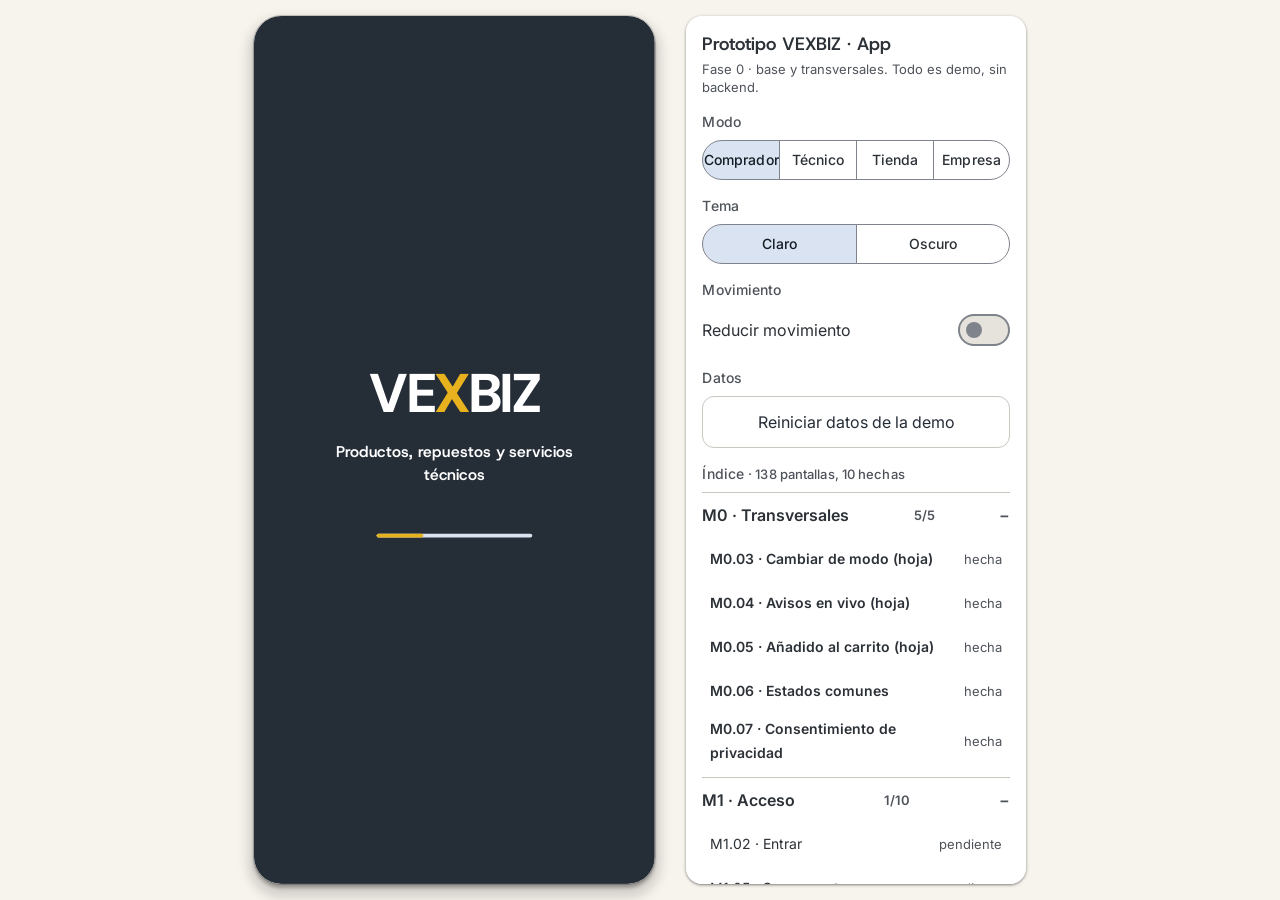
==== index.html @ 2a818d95 "Fase 0: base, router, movimiento, datos, barras por modo y transversales M0 + arranque M1.01 Casco c" ====
<!doctype html>
<html lang="es-VE" data-theme="light">
<head>
  <meta charset="utf-8">
  <meta name="viewport" content="width=device-width, initial-scale=1, viewport-fit=cover">
  <title>VEXBIZ · Prototipo de la app</title>
  <meta name="description" content="Prototipo navegable de la app móvil del marketplace de VEXBIZ (Comprador, Técnico, Tienda y Empresa de servicio).">
  <link rel="preconnect" href="https://fonts.googleapis.com">
  <link rel="preconnect" href="https://fonts.gstatic.com" crossorigin>
  <link rel="stylesheet" href="https://fonts.googleapis.com/css2?family=Host+Grotesk:wght@400;500;600;700;800&family=Inter:wght@400;500;600;700&display=swap">
  <link rel="stylesheet" href="ds/tokens.css">
  <link rel="stylesheet" href="ds/m3.css">
  <link rel="stylesheet" href="ds/motion.css">
  <link rel="stylesheet" href="assets/css/prototipo.css">
</head>
<body>
  <div class="stage">
    <div class="fit" id="fit">
      <div id="phone" role="application" aria-label="App VEXBIZ">
        <main id="view"></main>
        <div id="bar"></div>
        <div id="scrim" class="vx-scrim" hidden></div>
        <div id="sheet" class="md-sheet vx-sheet" role="dialog" aria-modal="true" hidden></div>
        <div id="dialog" role="dialog" aria-modal="true" hidden></div>
        <div id="toast" aria-live="polite"></div>
      </div>
    </div>

    <aside class="panel" id="panel" aria-label="Panel del prototipo">
      <h1 class="md-title-large">Prototipo VEXBIZ · App</h1>
      <p class="panel-meta">Fase 0 · base y transversales. Todo es demo, sin backend.</p>

      <h2 class="md-label-large" id="lblModo">Modo</h2>
      <div class="md-seg" role="group" aria-labelledby="lblModo" id="segModo"></div>

      <h2 class="md-label-large" id="lblTema">Tema</h2>
      <div class="md-seg" role="group" aria-labelledby="lblTema" id="segTema"></div>

      <h2 class="md-label-large">Movimiento</h2>
      <label class="md-switch panel-row"><span class="md-body-large">Reducir movimiento</span>
        <input class="md-sr-only" type="checkbox" role="switch" id="swReduce">
        <span class="md-switch-track" aria-hidden="true"><span class="md-switch-handle vx-thumb"></span></span></label>

      <h2 class="md-label-large">Datos</h2>
      <button type="button" class="md-btn md-btn--outlined md-btn--block md-sl" id="btnReset">Reiniciar datos de la demo</button>

      <h2 class="md-label-large">Índice <span id="idxCount" class="panel-meta"></span></h2>
      <div id="index"></div>
    </aside>
  </div>
  <script type="module" src="assets/js/main.js"></script>
</body>
</html>
---- ds/tokens.css ----
:root,[data-theme="light"]{--md-sys-color-primary:var(--vx-primary-seed);--md-sys-color-on-primary:var(--vx-night-15);--md-sys-color-primary-container:var(--vx-primary-90);--md-sys-color-on-primary-container:var(--vx-night-15);--md-sys-color-secondary:var(--vx-secondary-seed);--md-sys-color-on-secondary:var(--vx-gray-white);--md-sys-color-secondary-container:var(--vx-secondary-90);--md-sys-color-on-secondary-container:var(--vx-secondary-10);--md-sys-color-tertiary:var(--vx-tertiary-40);--md-sys-color-on-tertiary:var(--vx-gray-white);--md-sys-color-tertiary-container:var(--vx-tertiary-90);--md-sys-color-on-tertiary-container:var(--vx-tertiary-10);--md-sys-color-surface:var(--vx-gray-white);--md-sys-color-on-surface:var(--vx-night-20);--md-sys-color-surface-variant:var(--vx-neutral-94);--md-sys-color-on-surface-variant:var(--vx-night-35);--md-sys-color-surface-dim:var(--vx-neutral-88);--md-sys-color-surface-bright:var(--vx-gray-white);--md-sys-color-surface-container-lowest:var(--vx-gray-white);--md-sys-color-surface-container-low:var(--vx-neutral-98);--md-sys-color-surface-container:var(--vx-neutral-96);--md-sys-color-surface-container-high:var(--vx-neutral-94);--md-sys-color-surface-container-highest:var(--vx-neutral-90);--md-sys-color-outline:var(--vx-night-55);--md-sys-color-outline-variant:var(--vx-neutral-80);--md-sys-color-inverse-surface:var(--vx-night-20);--md-sys-color-inverse-on-surface:var(--vx-neutral-96);--md-sys-color-inverse-primary:var(--vx-primary-80);--md-sys-color-scrim:var(--vx-gray-black);--md-sys-color-shadow:var(--vx-gray-black);--md-sys-color-brand-cream:var(--vx-primary-95);--md-sys-color-error:var(--vx-red-40);--md-sys-color-on-error:var(--vx-gray-white);--md-sys-color-error-container:var(--vx-red-90);--md-sys-color-on-error-container:var(--vx-red-10);--md-sys-color-whatsapp:var(--vx-green-40);--md-sys-color-on-whatsapp:var(--vx-gray-white);--md-sys-color-whatsapp-container:var(--vx-green-90);--md-state-on-surface-8:#2c313714;--md-state-on-surface-10:#2c31371a;--md-state-on-surface-12:#2c31371f;--md-state-on-surface-38:#2c313761;--md-state-on-surface-variant-8:#4e535a14;--md-state-on-surface-variant-10:#4e535a1a;--md-state-primary-8:#e8b21e14;--md-state-primary-10:#e8b21e1a;--md-state-on-primary-8:#21262d14;--md-state-on-primary-10:#21262d1a;--md-state-on-primary-container-8:#21262d14;--md-state-on-primary-container-10:#21262d1a;--md-state-secondary-8:#252d3714;--md-state-secondary-10:#252d371a;--md-state-on-secondary-container-8:#141c2614;--md-state-on-secondary-container-10:#141c261a;--md-state-error-8:#ba1a1a14;--md-state-error-10:#ba1a1a1a;--vx-bg:var(--md-sys-color-surface);--vx-bg-sunken:var(--md-sys-color-surface-container-low);--vx-surface:var(--md-sys-color-surface-container-lowest);--vx-surface-2:var(--md-sys-color-surface-container);--vx-surface-3:var(--md-sys-color-surface-container-high);--vx-text:var(--md-sys-color-on-surface);--vx-text-muted:var(--md-sys-color-on-surface-variant);--vx-text-disabled:var(--vx-n-400);--vx-text-invert:var(--vx-n-0);--vx-text-on-accent:var(--md-sys-color-on-primary);--vx-ink:var(--vx-n-800);--vx-ink-2:var(--vx-n-700);--vx-on-ink:var(--vx-n-0);--vx-on-ink-muted:var(--vx-n-300);--vx-border:var(--md-sys-color-outline-variant);--vx-border-strong:var(--md-sys-color-outline);--vx-border-accent:var(--vx-brand-600);--vx-accent:var(--md-sys-color-primary);--vx-accent-hover:var(--vx-brand-400);--vx-accent-text:var(--vx-brand-700);--vx-accent-soft:var(--md-sys-color-primary-container);--vx-focus:var(--vx-brand-700);--vx-focus-halo:rgba(120, 90, 0, 0.28);--vx-scrim:rgba(33, 38, 45, 0.56);--vx-status-success-fg:var(--vx-success-700);--vx-status-success-bg:var(--vx-success-100);--vx-status-success-bd:var(--vx-success-400);--vx-status-warning-fg:var(--vx-warning-700);--vx-status-warning-bg:var(--vx-warning-100);--vx-status-warning-bd:var(--vx-warning-400);--vx-status-danger-fg:var(--vx-danger-700);--vx-status-danger-bg:var(--vx-danger-100);--vx-status-danger-bd:var(--vx-danger-400);--vx-status-info-fg:var(--vx-info-700);--vx-status-info-bg:var(--vx-info-100);--vx-status-info-bd:var(--vx-info-400);--vx-status-neutral-fg:var(--vx-n-600);--vx-status-neutral-bg:var(--vx-n-100);--vx-status-neutral-bd:var(--vx-n-400);--md-sys-elevation-1:0 1px 3px 1px rgba(0, 0, 0, 0.15), 0 1px 2px 0px rgba(0, 0, 0, 0.3);--md-sys-elevation-2:0 2px 6px 2px rgba(0, 0, 0, 0.15), 0 1px 2px 0px rgba(0, 0, 0, 0.3);--md-sys-elevation-3:0 4px 8px 3px rgba(0, 0, 0, 0.15), 0 1px 3px 0px rgba(0, 0, 0, 0.3);--md-sys-elevation-4:0 6px 10px 4px rgba(0, 0, 0, 0.15), 0 2px 3px 0px rgba(0, 0, 0, 0.3);--md-sys-elevation-5:0 8px 12px 6px rgba(0, 0, 0, 0.15), 0 4px 4px 0px rgba(0, 0, 0, 0.3);--vx-shadow-1:0 1px 2px rgba(23, 30, 33, 0.06), 0 1px 3px rgba(23, 30, 33, 0.08);--vx-shadow-2:0 4px 8px rgba(23, 30, 33, 0.06), 0 8px 24px rgba(23, 30, 33, 0.10);--vx-shadow-3:0 12px 24px rgba(23, 30, 33, 0.10), 0 24px 48px rgba(23, 30, 33, 0.14)}
[data-theme="dark"]{--md-sys-color-primary:var(--vx-primary-seed);--md-sys-color-on-primary:var(--vx-night-10);--md-sys-color-primary-container:var(--vx-primary-30);--md-sys-color-on-primary-container:var(--vx-primary-90);--md-sys-color-secondary:var(--vx-secondary-80);--md-sys-color-on-secondary:var(--vx-secondary-20);--md-sys-color-secondary-container:var(--vx-secondary-30);--md-sys-color-on-secondary-container:var(--vx-secondary-90);--md-sys-color-tertiary:var(--vx-tertiary-80);--md-sys-color-on-tertiary:var(--vx-tertiary-20);--md-sys-color-tertiary-container:var(--vx-tertiary-30);--md-sys-color-on-tertiary-container:var(--vx-tertiary-90);--md-sys-color-surface:var(--vx-night-9);--md-sys-color-on-surface:var(--vx-night-92);--md-sys-color-surface-variant:var(--vx-night-30);--md-sys-color-on-surface-variant:var(--vx-night-80);--md-sys-color-surface-dim:var(--vx-night-8);--md-sys-color-surface-bright:var(--vx-night-25);--md-sys-color-surface-container-lowest:var(--vx-night-5);--md-sys-color-surface-container-low:var(--vx-night-11);--md-sys-color-surface-container:var(--vx-night-14);--md-sys-color-surface-container-high:var(--vx-night-19);--md-sys-color-surface-container-highest:var(--vx-night-24);--md-sys-color-outline:var(--vx-night-62);--md-sys-color-outline-variant:var(--vx-night-30);--md-sys-color-inverse-surface:var(--vx-night-92);--md-sys-color-inverse-on-surface:var(--vx-night-20);--md-sys-color-inverse-primary:var(--vx-primary-30);--md-sys-color-scrim:var(--vx-gray-black);--md-sys-color-shadow:var(--vx-gray-black);--md-sys-color-brand-cream:var(--vx-night-19);--md-sys-color-error:var(--vx-red-80);--md-sys-color-on-error:var(--vx-red-20);--md-sys-color-error-container:var(--vx-red-30);--md-sys-color-on-error-container:var(--vx-red-90);--md-sys-color-whatsapp:var(--vx-green-60);--md-sys-color-on-whatsapp:var(--vx-green-10);--md-sys-color-whatsapp-container:var(--vx-green-40);--md-state-on-surface-8:#e3e9f114;--md-state-on-surface-10:#e3e9f11a;--md-state-on-surface-12:#e3e9f11f;--md-state-on-surface-38:#e3e9f161;--md-state-on-surface-variant-8:#c1c7d014;--md-state-on-surface-variant-10:#c1c7d01a;--md-state-primary-8:#e8b21e14;--md-state-primary-10:#e8b21e1a;--md-state-on-primary-8:#171c2214;--md-state-on-primary-10:#171c221a;--md-state-on-primary-container-8:#ffdea414;--md-state-on-primary-container-10:#ffdea41a;--md-state-secondary-8:#bec7d414;--md-state-secondary-10:#bec7d41a;--md-state-on-secondary-container-8:#dae3f114;--md-state-on-secondary-container-10:#dae3f11a;--md-state-error-8:#ffb4ab14;--md-state-error-10:#ffb4ab1a;--vx-bg:var(--md-sys-color-surface);--vx-bg-sunken:var(--md-sys-color-surface-container-low);--vx-surface:var(--md-sys-color-surface-container-lowest);--vx-surface-2:var(--md-sys-color-surface-container);--vx-surface-3:var(--md-sys-color-surface-container-high);--vx-text:var(--md-sys-color-on-surface);--vx-text-muted:var(--md-sys-color-on-surface-variant);--vx-text-disabled:var(--vx-n-500);--vx-text-invert:var(--vx-n-900);--vx-text-on-accent:var(--md-sys-color-on-primary);--vx-ink:var(--vx-surface-3);--vx-ink-2:var(--vx-n-750);--vx-on-ink:var(--vx-n-0);--vx-on-ink-muted:var(--vx-n-200);--vx-border:var(--md-sys-color-outline-variant);--vx-border-strong:var(--md-sys-color-outline);--vx-border-accent:var(--vx-brand-400);--vx-accent:var(--md-sys-color-primary);--vx-accent-hover:var(--vx-brand-400);--vx-accent-text:var(--vx-brand-300);--vx-accent-soft:var(--md-sys-color-primary-container);--vx-focus:var(--vx-brand-300);--vx-focus-halo:rgba(255, 202, 81, 0.32);--vx-scrim:rgba(0, 0, 0, 0.64);--vx-status-success-fg:var(--vx-success-300);--vx-status-success-bg:rgba(127, 211, 166, 0.14);--vx-status-success-bd:rgba(127, 211, 166, 0.42);--vx-status-warning-fg:var(--vx-warning-300);--vx-status-warning-bg:rgba(240, 183, 122, 0.14);--vx-status-warning-bd:rgba(240, 183, 122, 0.42);--vx-status-danger-fg:var(--vx-danger-300);--vx-status-danger-bg:rgba(243, 167, 159, 0.14);--vx-status-danger-bd:rgba(243, 167, 159, 0.42);--vx-status-info-fg:var(--vx-info-300);--vx-status-info-bg:rgba(148, 189, 230, 0.14);--vx-status-info-bd:rgba(148, 189, 230, 0.42);--vx-status-neutral-fg:var(--vx-n-300);--vx-status-neutral-bg:rgba(182, 188, 196, 0.12);--vx-status-neutral-bd:rgba(182, 188, 196, 0.36);--md-sys-elevation-1:0 1px 3px 1px rgba(0, 0, 0, 0.15), 0 1px 2px 0px rgba(0, 0, 0, 0.3);--md-sys-elevation-2:0 2px 6px 2px rgba(0, 0, 0, 0.15), 0 1px 2px 0px rgba(0, 0, 0, 0.3);--md-sys-elevation-3:0 4px 8px 3px rgba(0, 0, 0, 0.15), 0 1px 3px 0px rgba(0, 0, 0, 0.3);--md-sys-elevation-4:0 6px 10px 4px rgba(0, 0, 0, 0.15), 0 2px 3px 0px rgba(0, 0, 0, 0.3);--md-sys-elevation-5:0 8px 12px 6px rgba(0, 0, 0, 0.15), 0 4px 4px 0px rgba(0, 0, 0, 0.3);--vx-shadow-1:0 1px 2px rgba(0, 0, 0, 0.40);--vx-shadow-2:0 8px 24px rgba(0, 0, 0, 0.46);--vx-shadow-3:0 24px 48px rgba(0, 0, 0, 0.55)}
:root{--vx-neutral-80:#cac6c0;--vx-neutral-88:#e0dcd6;--vx-neutral-90:#e6e2dc;--vx-neutral-94:#f1ede7;--vx-neutral-96:#f7f3ed;--vx-neutral-98:#fdf9f3;--vx-night-5:#0b1118;--vx-night-8:#13181e;--vx-night-9:#151a20;--vx-night-10:#171c22;--vx-night-11:#191e24;--vx-night-14:#1f242a;--vx-night-15:#21262d;--vx-night-19:#2a2f35;--vx-night-20:#2c3137;--vx-night-24:#343a40;--vx-night-25:#373c43;--vx-night-26:#393e45;--vx-night-30:#42474e;--vx-night-35:#4e535a;--vx-night-40:#595f66;--vx-night-50:#72777f;--vx-night-55:#7f848c;--vx-night-62:#91969f;--vx-night-76:#b6bcc4;--vx-night-80:#c1c7d0;--vx-night-86:#d2d8e0;--vx-night-92:#e3e9f1;--vx-night-96:#eef4fd;--vx-night-98:#f6faff;--vx-night-100:#ffffff;--vx-primary-seed:#e8b21e;--vx-primary-20:#3f2e00;--vx-primary-30:#5b4300;--vx-primary-40:#785a00;--vx-primary-55:#a67e00;--vx-primary-70:#d7a300;--vx-primary-76:#eab320;--vx-primary-80:#f6be2e;--vx-primary-84:#ffca51;--vx-primary-90:#ffdea4;--vx-primary-95:#ffefd5;--vx-primary-98:#fff8ef;--vx-secondary-seed:#252d37;--vx-secondary-10:#141c26;--vx-secondary-20:#29313b;--vx-secondary-30:#3f4752;--vx-secondary-80:#bec7d4;--vx-secondary-90:#dae3f1;--vx-tertiary-10:#001f29;--vx-tertiary-20:#003544;--vx-tertiary-30:#004d61;--vx-tertiary-40:#006781;--vx-tertiary-80:#55d5ff;--vx-tertiary-90:#b9eaff;--vx-gray-white:#ffffff;--vx-gray-black:#000000;--vx-red-10:#410002;--vx-red-20:#690005;--vx-red-30:#93000a;--vx-red-40:#ba1a1a;--vx-red-50:#d94141;--vx-red-80:#ffb4ab;--vx-red-90:#ffdad6;--vx-green-10:#00391a;--vx-green-40:#168a43;--vx-green-60:#25d366;--vx-green-90:#c9f5d9;--vx-success-100:#e6f4ec;--vx-success-300:#7fd3a6;--vx-success-400:#61a07e;--vx-success-700:#14703f;--vx-warning-100:#fdf0e1;--vx-warning-300:#f0b77a;--vx-warning-400:#b68b5d;--vx-warning-700:#a1490a;--vx-danger-100:#fdecea;--vx-danger-300:#f3a79f;--vx-danger-400:#c0847e;--vx-danger-700:#a8261b;--vx-info-100:#e7f0fa;--vx-info-300:#94bde6;--vx-info-400:#7595b6;--vx-info-700:#12558f;--vx-n-0:var(--vx-night-100);--vx-n-25:var(--vx-night-98);--vx-n-50:var(--vx-night-96);--vx-n-100:var(--vx-night-92);--vx-n-200:var(--vx-night-86);--vx-n-300:var(--vx-night-76);--vx-n-400:var(--vx-night-62);--vx-n-500:var(--vx-night-50);--vx-n-600:var(--vx-night-40);--vx-n-700:var(--vx-night-30);--vx-n-750:var(--vx-night-26);--vx-n-800:var(--vx-night-20);--vx-n-900:var(--vx-night-15);--vx-n-950:var(--vx-night-11);--vx-brand-50:var(--vx-primary-98);--vx-brand-100:var(--vx-primary-95);--vx-brand-200:var(--vx-primary-90);--vx-brand-300:var(--vx-primary-84);--vx-brand-400:var(--vx-primary-76);--vx-brand-500:var(--vx-primary-70);--vx-brand-600:var(--vx-primary-55);--vx-brand-700:var(--vx-primary-40);--vx-brand-800:var(--vx-primary-30);--vx-brand-900:var(--vx-primary-20);--vx-space-0:0px;--vx-space-2:2px;--vx-space-4:4px;--vx-space-8:8px;--vx-space-12:12px;--vx-space-16:16px;--vx-space-20:20px;--vx-space-24:24px;--vx-space-32:32px;--vx-space-40:40px;--vx-space-48:48px;--vx-space-64:64px;--vx-sp-0:0;--vx-sp-1:0.25rem;--vx-sp-2:0.5rem;--vx-sp-3:0.75rem;--vx-sp-4:1rem;--vx-sp-5:1.5rem;--vx-sp-6:2rem;--vx-sp-7:2.5rem;--vx-sp-8:3.5rem;--vx-sp-9:5rem;--vx-sp-10:7rem;--md-sys-shape-corner-none:0px;--md-sys-shape-corner-extra-small:4px;--md-sys-shape-corner-small:8px;--md-sys-shape-corner-medium:12px;--md-sys-shape-corner-large:16px;--md-sys-shape-corner-extra-large:28px;--md-sys-shape-corner-full:999px;--vx-r-xs:6px;--vx-r-sm:10px;--vx-r-md:14px;--vx-r-lg:20px;--vx-r-xl:28px;--vx-r-2xl:40px;--vx-r-pill:999px;--vx-fs-display:clamp(2.50rem, 1.60rem + 3.9vw, 4.50rem);--vx-fs-h1:clamp(2.00rem, 1.45rem + 2.4vw, 3.25rem);--vx-fs-h2:clamp(1.625rem, 1.25rem + 1.6vw, 2.50rem);--vx-fs-h3:clamp(1.375rem, 1.13rem + 1.0vw, 1.875rem);--vx-fs-h4:clamp(1.125rem, 1.02rem + 0.5vw, 1.375rem);--vx-fs-lead:clamp(1.0625rem, 1.01rem + 0.25vw, 1.25rem);--vx-fs-body:1rem;--vx-fs-sm:0.875rem;--vx-fs-xs:0.8125rem;--vx-lh-tight:1.1;--vx-lh-snug:1.25;--vx-lh-body:1.55;--vx-lh-loose:1.7;--vx-ls-display:-0.02em;--vx-ls-heading:-0.01em;--vx-ls-body:0em;--vx-ls-caps:0.06em;--vx-fw-light:300;--vx-fw-regular:400;--vx-fw-medium:500;--vx-fw-semibold:600;--vx-fw-bold:700;--vx-fw-extrabold:800;--vx-dur-fast:150ms;--vx-dur:300ms;--vx-dur-slow:500ms;--vx-ease-standard:cubic-bezier(0.2, 0, 0, 1);--vx-ease-enter:cubic-bezier(0, 0, 0.2, 1);--vx-ease-exit:cubic-bezier(0.4, 0, 1, 1);--vx-ease-bounce:cubic-bezier(0.34, 1.56, 0.64, 1);--vx-container:1440px;--vx-container-narrow:760px;--vx-gutter:clamp(1rem, 4vw, 3rem);--vx-header-h:60px;--vx-header-h-lg:76px;--vx-tabbar-h:60px;--vx-tap:44px;--vx-z-base:0;--vx-z-sticky:20;--vx-z-header:60;--vx-z-sheet:80;--vx-z-modal:100;--vx-z-toast:120;--vx-opsz-body:28;--font-display:"Host Grotesk", "Helvetica Neue", Helvetica, Arial, sans-serif;--font-body:"Inter", system-ui, -apple-system, "Segoe UI", Roboto, sans-serif;--font-mono:ui-monospace, "SF Mono", "Cascadia Mono", Menlo, Consolas, monospace}
.md-display-large{font-family:var(--font-display);font-size:57px;line-height:64px;font-weight:600;letter-spacing:-0.25px}
.md-display-medium{font-family:var(--font-display);font-size:45px;line-height:52px;font-weight:600;letter-spacing:0px}
.md-display-small{font-family:var(--font-display);font-size:36px;line-height:44px;font-weight:600;letter-spacing:0px}
.md-headline-large{font-family:var(--font-display);font-size:32px;line-height:40px;font-weight:600;letter-spacing:0px}
.md-headline-medium{font-family:var(--font-display);font-size:28px;line-height:36px;font-weight:600;letter-spacing:0px}
.md-headline-small{font-family:var(--font-display);font-size:24px;line-height:32px;font-weight:600;letter-spacing:0px}
.md-title-large{font-family:var(--font-display);font-size:22px;line-height:28px;font-weight:600;letter-spacing:0px}
.md-title-medium{font-family:var(--font-display);font-size:16px;line-height:24px;font-weight:600;letter-spacing:0.15px}
.md-title-small{font-family:var(--font-display);font-size:14px;line-height:20px;font-weight:600;letter-spacing:0.1px}
.md-body-large{font-family:var(--font-body);font-size:16px;line-height:24px;font-weight:400;letter-spacing:0px}
.md-body-medium{font-family:var(--font-body);font-size:14px;line-height:20px;font-weight:400;letter-spacing:0px}
.md-body-small{font-family:var(--font-body);font-size:13px;line-height:18px;font-weight:400;letter-spacing:0px}
.md-label-large{font-family:var(--font-body);font-size:14px;line-height:20px;font-weight:500;letter-spacing:0.1px}
.md-label-medium{font-family:var(--font-body);font-size:13px;line-height:18px;font-weight:500;letter-spacing:0.5px}
.md-label-small{font-family:var(--font-body);font-size:13px;line-height:16px;font-weight:500;letter-spacing:0.5px}
.vx-display{font-family:var(--font-display);font-size:72px;line-height:1.1;font-weight:700;letter-spacing:-0.02em}
.vx-h1{font-family:var(--font-display);font-size:52px;line-height:1.1;font-weight:700;letter-spacing:-0.02em}
.vx-h2{font-family:var(--font-display);font-size:40px;line-height:1.25;font-weight:700;letter-spacing:-0.01em}
.vx-h3{font-family:var(--font-display);font-size:30px;line-height:1.25;font-weight:600;letter-spacing:-0.01em}
.vx-h4{font-family:var(--font-display);font-size:22px;line-height:1.25;font-weight:600;letter-spacing:-0.01em}
.vx-lead{font-family:var(--font-body);font-size:20px;line-height:1.55;font-weight:400;letter-spacing:normal}
.vx-body{font-family:var(--font-body);font-size:16px;line-height:1.55;font-weight:400;letter-spacing:normal}
.vx-sm{font-family:var(--font-body);font-size:14px;line-height:1.55;font-weight:400;letter-spacing:normal}
.vx-xs{font-family:var(--font-body);font-size:13px;line-height:1.55;font-weight:400;letter-spacing:normal}
.vx-label{font-family:var(--font-body);font-size:14px;line-height:1.25;font-weight:500;letter-spacing:normal}
.vx-eyebrow{font-family:var(--font-body);font-size:13px;line-height:1.25;font-weight:600;letter-spacing:0.06em}
---- ds/m3.css ----
/* ══════════════════════════════════════════════════════════════════════════
   Material 3 · kit «WEB FLOW · Sistema de diseño» (Figma)
   Medidas, roles de color y estados tal como estan en el kit. Ningun hex:
   todo sale de md-sys-color-*, md-sys-shape-* y md-sys-elevation-*.
   Desvios del kit, a proposito:
   · Texto minimo 13 px (Body Small, Label Medium y Label Small suben a 13).
   · Area tactil minima de 44 px: chip, icon button, checkbox, radio, segmento
     y switch la ganan con un ::before invisible, sin cambiar su dibujo.
   · Foco por fuera (outline), no por dentro: sobre el amarillo en oscuro el
     borde interior no se veia.
   · Seleccion de checkbox y radio con borde secondary alrededor del
     amarillo: el amarillo solo, sobre blanco, no llega a 3:1.
   ══════════════════════════════════════════════════════════════════════════ */

.md-sr-only{
  position: absolute; width: 1px; height: 1px; padding: 0; margin: -1px;
  overflow: hidden; clip: rect(0 0 0 0); white-space: nowrap; border: 0;
}

/* ── Capa de estado ─────────────────────────────────────────────────────
   Un degradado plano encima del fondo, del color del texto (--_sl). Hover
   8 %, foco y presionado 10 %, como en el kit. Las clases is-hovered,
   is-focused e is-pressed fijan el estado en las vistas previas. */
.md-sl{
  --_o: 0%;
  --_layer: color-mix(in srgb, var(--_sl, currentColor) var(--_o), transparent);
  background-image: linear-gradient(var(--_layer), var(--_layer));
  transition: --_o var(--vx-dur-fast) var(--vx-ease-standard), box-shadow var(--vx-dur-fast) var(--vx-ease-standard);
}
.md-sl:hover:not(:disabled), .md-sl.is-hovered{ --_o: 8%; }
.md-sl:focus-visible, .md-sl.is-focused,
.md-sl:active:not(:disabled), .md-sl.is-pressed{ --_o: 10%; }
.md-sl.is-focused{ outline: 2px solid var(--md-sys-color-secondary); outline-offset: 2px; }
@property --_o{ syntax: "<percentage>"; inherits: true; initial-value: 0%; }

/* ── Boton ──────────────────────────────────────────────────────────────── */
.md-btn{
  position: relative; display: inline-flex; align-items: center; justify-content: center; gap: 8px;
  min-height: 52px; padding: 0 24px; border-radius: var(--md-sys-shape-corner-medium);
  border: 1px solid var(--_bd, transparent);
  background-color: var(--_bg, transparent); color: var(--_fg);
  box-shadow: var(--_elev, none);
  text-decoration: none; white-space: nowrap; cursor: pointer;
}
.md-btn--filled  { --_bg: var(--md-sys-color-primary); --_fg: var(--md-sys-color-on-primary); }
.md-btn--tonal   { --_bg: var(--md-sys-color-primary-container); --_fg: var(--md-sys-color-on-primary-container); }
.md-btn--outlined{ --_fg: var(--md-sys-color-secondary); --_bd: var(--md-sys-color-outline-variant); }
.md-btn--text    { --_fg: var(--md-sys-color-secondary); padding: 0 16px; }
.md-btn--elevated{ --_bg: var(--md-sys-color-surface-container-low); --_fg: var(--md-sys-color-secondary); --_elev: var(--md-sys-elevation-1); }
.md-btn--filled:hover:not(:disabled), .md-btn--filled.is-hovered,
.md-btn--tonal:hover:not(:disabled),  .md-btn--tonal.is-hovered{ --_elev: var(--md-sys-elevation-1); }
.md-btn--elevated:hover:not(:disabled), .md-btn--elevated.is-hovered{ --_elev: var(--md-sys-elevation-2); }
.md-btn--block{ display: flex; width: 100%; }
.md-btn:disabled{
  --_bg: color-mix(in srgb, var(--md-sys-color-on-surface) 12%, transparent);
  --_fg: color-mix(in srgb, var(--md-sys-color-on-surface) 38%, transparent);
  --_elev: none; cursor: not-allowed;
}
.md-btn--outlined:disabled{ --_bg: transparent; --_bd: color-mix(in srgb, var(--md-sys-color-on-surface) 12%, transparent); }
.md-btn--text:disabled{ --_bg: transparent; }
.md-btn--busy{ cursor: progress; }
.md-btn-spin{
  width: 18px; height: 18px; flex-shrink: 0; border-radius: var(--md-sys-shape-corner-full);
  border: 2px solid currentColor; border-right-color: transparent;
  animation: md-spin .8s linear infinite;
}
.md-btn-wrap{ display: inline-flex; flex-direction: column; align-items: flex-start; gap: 4px; }
.md-btn-wrap--block{ display: flex; align-items: stretch; }
.md-btn-why{ color: var(--md-sys-color-on-surface-variant); padding: 0 4px; }

/* ── Icon button ────────────────────────────────────────────────────────── */
.md-iconbtn{
  position: relative; width: 40px; height: 40px; flex-shrink: 0; padding: 8px;
  display: inline-flex; align-items: center; justify-content: center;
  border-radius: var(--md-sys-shape-corner-full); border: 1px solid var(--_bd, transparent);
  background-color: var(--_bg, transparent); color: var(--_fg); cursor: pointer;
}
.md-iconbtn::before, .md-chip::before, .md-seg-item::before, .md-check-hit::before, .md-radio-hit::before, .md-switch-track::before{
  content: ""; position: absolute; inset: var(--_hit, -2px);
}
.md-iconbtn--standard{ --_fg: var(--md-sys-color-on-surface-variant); }
.md-iconbtn--standard[aria-pressed="true"]{ --_fg: var(--md-sys-color-on-surface); }
.md-iconbtn--filled  { --_bg: var(--md-sys-color-primary); --_fg: var(--md-sys-color-on-primary); }
.md-iconbtn--tonal   { --_bg: var(--md-sys-color-secondary-container); --_fg: var(--md-sys-color-on-secondary-container); }
.md-iconbtn--outlined{ --_fg: var(--md-sys-color-on-surface-variant); --_bd: var(--md-sys-color-outline-variant); }
.md-iconbtn--outlined[aria-pressed="true"]{ --_bg: var(--md-sys-color-inverse-surface); --_fg: var(--md-sys-color-inverse-on-surface); --_bd: transparent; }
.md-iconbtn:disabled{ --_fg: color-mix(in srgb, var(--md-sys-color-on-surface) 38%, transparent); cursor: not-allowed; }
.md-iconbtn--filled:disabled, .md-iconbtn--tonal:disabled{ --_bg: color-mix(in srgb, var(--md-sys-color-on-surface) 12%, transparent); }

/* ── FAB ────────────────────────────────────────────────────────────────── */
.md-fab{
  display: inline-flex; align-items: center; justify-content: center; gap: 12px; flex-shrink: 0;
  border: 0; background-color: var(--_bg); color: var(--_fg); cursor: pointer;
  box-shadow: var(--_elev, var(--md-sys-elevation-3));
}
.md-fab:hover, .md-fab.is-hovered{ --_elev: var(--md-sys-elevation-4); }
.md-fab--small   { width: 40px; height: 40px; border-radius: var(--md-sys-shape-corner-medium); }
.md-fab--regular { width: 56px; height: 56px; border-radius: var(--md-sys-shape-corner-large); }
.md-fab--large   { width: 96px; height: 96px; border-radius: var(--md-sys-shape-corner-extra-large); }
.md-fab--extended{ height: 56px; padding: 0 20px 0 16px; border-radius: var(--md-sys-shape-corner-large); }
.md-fab--primary  { --_bg: var(--md-sys-color-primary); --_fg: var(--md-sys-color-on-primary); }
.md-fab--secondary{ --_bg: var(--md-sys-color-secondary); --_fg: var(--md-sys-color-on-secondary); }
.md-fab--surface  { --_bg: var(--md-sys-color-surface-container-high); --_fg: var(--md-sys-color-on-surface); }

/* ── Chip ───────────────────────────────────────────────────────────────── */
.md-chip-wrap{ display: inline-flex; }
.md-chip{
  --_hit: -6px 0;
  position: relative; display: inline-flex; align-items: center; gap: 8px; height: 32px; padding: 0 16px;
  border-radius: var(--md-sys-shape-corner-small); border: 1px solid var(--md-sys-color-outline-variant);
  background-color: transparent; color: var(--md-sys-color-on-surface); cursor: pointer; white-space: nowrap;
}
.md-chip--lead{ padding-left: 8px; }
.md-chip--trail{ padding-right: 8px; }
.md-chip svg{ color: var(--md-sys-color-secondary); }
.md-chip--selected{
  background-color: var(--md-sys-color-secondary-container); border-color: transparent;
  color: var(--md-sys-color-on-secondary-container);
}
.md-chip--selected svg{ color: var(--md-sys-color-on-secondary-container); }
.md-chip-remove{ display: inline-flex; border-radius: var(--md-sys-shape-corner-full); }
.md-chip:disabled{ color: color-mix(in srgb, var(--md-sys-color-on-surface) 38%, transparent); border-color: color-mix(in srgb, var(--md-sys-color-on-surface) 12%, transparent); cursor: not-allowed; }
.md-chip:disabled svg{ color: inherit; }

/* ── Botones segmentados ────────────────────────────────────────────────── */
.md-seg{ display: inline-flex; }
.md-seg-item{
  position: relative; display: inline-flex; align-items: center; justify-content: center; gap: 8px;
  min-width: 48px; height: 40px; padding: 0 12px; margin-left: -1px;
  border: 1px solid var(--md-sys-color-outline); background-color: transparent;
  color: var(--md-sys-color-on-surface); cursor: pointer; white-space: nowrap;
}
.md-seg-item:first-child{ margin-left: 0; border-radius: 20px 0 0 20px; }
.md-seg-item:last-child{ border-radius: 0 20px 20px 0; }
.md-seg-item--on{ background-color: var(--md-sys-color-secondary-container); color: var(--md-sys-color-on-secondary-container); }
.md-seg-item:focus-visible{ z-index: 1; }

/* ── Campo de texto ─────────────────────────────────────────────────────── */
.md-tf{ display: flex; flex-direction: column; gap: 4px; min-width: 0; }
.md-tf-box{
  position: relative; display: flex; align-items: center; gap: 16px;
  min-height: 56px; padding: 4px 12px 4px 16px; color: var(--md-sys-color-on-surface-variant);
}
.md-tf--filled .md-tf-box{
  background-color: var(--md-sys-color-surface-container-highest);
  border-radius: var(--md-sys-shape-corner-extra-small) var(--md-sys-shape-corner-extra-small) 0 0;
  box-shadow: inset 0 -1px 0 var(--md-sys-color-on-surface-variant);
}
.md-tf--outlined .md-tf-box{
  border-radius: var(--md-sys-shape-corner-extra-small);
  box-shadow: inset 0 0 0 1px var(--md-sys-color-outline);
}
.md-tf--filled .md-tf-box:hover, .md-tf--filled.is-hovered .md-tf-box{
  background-image: linear-gradient(color-mix(in srgb, var(--md-sys-color-on-surface) 8%, transparent), color-mix(in srgb, var(--md-sys-color-on-surface) 8%, transparent));
}
.md-tf--outlined .md-tf-box:hover, .md-tf--outlined.is-hovered .md-tf-box{ box-shadow: inset 0 0 0 1px var(--md-sys-color-on-surface); }
.md-tf--filled .md-tf-box:focus-within, .md-tf--filled.is-focused .md-tf-box{ box-shadow: inset 0 -2px 0 var(--md-sys-color-secondary); }
.md-tf--outlined .md-tf-box:focus-within, .md-tf--outlined.is-focused .md-tf-box{ box-shadow: inset 0 0 0 2px var(--md-sys-color-secondary); }
.md-tf-box:focus-within .md-tf-label, .md-tf.is-focused .md-tf-label{ color: var(--md-sys-color-secondary); }
.md-tf-lead{ margin-left: -4px; }
.md-tf-content{ flex: 1; min-width: 0; display: flex; flex-direction: column; justify-content: center; }
.md-tf-label{ color: var(--md-sys-color-on-surface-variant); }
.md-tf-opt{ font-weight: 400; }
.md-tf-row{ display: flex; align-items: baseline; gap: 4px; }
.md-tf-affix{ color: var(--md-sys-color-on-surface-variant); flex-shrink: 0; }
.md-tf-input{
  flex: 1; min-width: 0; width: 100%; padding: 0; margin: 0; border: 0; background: transparent;
  color: var(--md-sys-color-on-surface); caret-color: var(--md-sys-color-secondary);
  font-variant-numeric: tabular-nums;
}
.md-tf-input:focus, .md-tf-input:focus-visible{ outline: none; box-shadow: none; }
.md-tf-input::placeholder{ color: var(--md-sys-color-on-surface-variant); opacity: 1; }
.md-tf-reveal{
  position: relative; width: 44px; height: 44px; margin-right: -8px; flex-shrink: 0;
  display: inline-flex; align-items: center; justify-content: center;
  border-radius: var(--md-sys-shape-corner-full); color: var(--md-sys-color-on-surface-variant);
}
.md-tf-help{ padding: 0 16px; color: var(--md-sys-color-on-surface-variant); }
.md-tf--error .md-tf-label, .md-tf--error .md-tf-help, .md-tf--error .md-tf-trail{ color: var(--md-sys-color-error); }
.md-tf--error.md-tf--filled .md-tf-box{ box-shadow: inset 0 -2px 0 var(--md-sys-color-error); }
.md-tf--error.md-tf--outlined .md-tf-box{ box-shadow: inset 0 0 0 2px var(--md-sys-color-error); }
.md-tf--disabled .md-tf-box{ opacity: .38; }
.md-tf--disabled.md-tf--filled .md-tf-box{ background-color: color-mix(in srgb, var(--md-sys-color-on-surface) 10%, transparent); }
.md-tf--disabled .md-tf-help{ opacity: .38; }

/* ── Checkbox y radio ───────────────────────────────────────────────────── */
.md-check, .md-radio{ display: inline-flex; align-items: center; gap: 4px; color: var(--md-sys-color-on-surface); cursor: pointer; }
.md-check-hit, .md-radio-hit{
  --_sl: var(--md-sys-color-on-surface);
  position: relative; width: 40px; height: 40px; flex-shrink: 0;
  display: inline-flex; align-items: center; justify-content: center; border-radius: var(--md-sys-shape-corner-full);
}
.md-check:hover .md-check-hit, .md-radio:hover .md-radio-hit{ --_o: 8%; }
.md-check-hit:has(:focus-visible), .md-radio-hit:has(:focus-visible){ --_o: 10%; outline: 2px solid var(--md-sys-color-secondary); outline-offset: 0; }
.md-check-input, .md-radio-input{ position: absolute; inset: 0; width: 100%; height: 100%; margin: 0; opacity: 0; cursor: inherit; z-index: 1; }
.md-check-box{
  width: 18px; height: 18px; border-radius: 2px; border: 2px solid var(--md-sys-color-on-surface-variant);
  display: inline-flex; align-items: center; justify-content: center; color: var(--md-sys-color-on-primary);
}
.md-check-box--on{ background-color: var(--md-sys-color-primary); border-color: var(--md-sys-color-secondary); }
.md-check--error .md-check-box{ border-color: var(--md-sys-color-error); }
.md-check--error .md-check-box--on{ background-color: var(--md-sys-color-error); color: var(--md-sys-color-on-error); }
.md-radio-ring{
  width: 20px; height: 20px; border-radius: var(--md-sys-shape-corner-full);
  border: 2px solid var(--md-sys-color-on-surface-variant); display: inline-flex; align-items: center; justify-content: center;
}
.md-radio-ring--on, .md-radio-input:checked + .md-radio-ring{ border-color: var(--md-sys-color-secondary); background-color: var(--md-sys-color-primary); }
.md-radio-ring--on::after, .md-radio-input:checked + .md-radio-ring::after{
  content: ""; width: 8px; height: 8px; border-radius: var(--md-sys-shape-corner-full); background: var(--md-sys-color-on-primary);
}
.md-check--disabled, .md-radio--disabled{ opacity: .38; cursor: not-allowed; }

/* ── Switch ─────────────────────────────────────────────────────────────── */
.md-switch{ display: inline-flex; align-items: center; min-height: 44px; justify-content: space-between; gap: 16px; color: var(--md-sys-color-on-surface); }
.md-switch-track{
  --_hit: -6px -2px;
  position: relative; width: 52px; height: 32px; flex-shrink: 0; padding: 0;
  border-radius: var(--md-sys-shape-corner-full); border: 2px solid var(--md-sys-color-outline);
  background-color: var(--md-sys-color-surface-container-highest); cursor: pointer;
}
.md-switch-handle{
  position: absolute; top: 50%; left: 6px; width: 16px; height: 16px; transform: translateY(-50%);
  border-radius: var(--md-sys-shape-corner-full); background-color: var(--md-sys-color-outline);
  display: inline-flex; align-items: center; justify-content: center; color: var(--md-sys-color-primary);
  transition: left var(--vx-dur-fast) var(--vx-ease-standard), width var(--vx-dur-fast) var(--vx-ease-standard), height var(--vx-dur-fast) var(--vx-ease-standard);
}
.md-switch-track--on{ background-color: var(--md-sys-color-primary); border-color: var(--md-sys-color-primary); }
.md-switch-track--on .md-switch-handle{ left: 22px; width: 24px; height: 24px; background-color: var(--md-sys-color-on-primary); }
.md-switch-track:hover .md-switch-handle, .md-switch-track.is-hovered .md-switch-handle{ box-shadow: 0 0 0 8px color-mix(in srgb, var(--md-sys-color-on-surface) 8%, transparent); }
.md-switch-track.is-focused{ outline: 2px solid var(--md-sys-color-secondary); outline-offset: 2px; }
.md-switch--disabled{ opacity: .38; }

/* ── Slider ─────────────────────────────────────────────────────────────── */
.md-slider{ position: relative; height: 44px; min-width: 160px; }
.md-slider-active, .md-slider-inactive, .md-slider-handle{ position: absolute; top: 50%; transform: translateY(-50%); pointer-events: none; }
.md-slider-active{ left: 0; width: max(0px, calc(var(--_pct) - 6px)); height: 16px; border-radius: 8px 2px 2px 8px; background: var(--md-sys-color-primary); }
.md-slider-inactive{ left: calc(var(--_pct) + 6px); right: 0; height: 16px; border-radius: 2px 8px 8px 2px; background: var(--md-sys-color-secondary-container); }
.md-slider-handle{ left: calc(var(--_pct) - 2px); width: 4px; height: 44px; border-radius: 2px; background: var(--md-sys-color-secondary); }
.md-slider-input{ position: absolute; inset: 0; width: 100%; height: 100%; margin: 0; opacity: 0; cursor: pointer; }
.md-slider:has(:focus-visible) .md-slider-handle{ outline: 2px solid var(--md-sys-color-secondary); outline-offset: 2px; }
.md-slider--disabled{ opacity: .38; }

/* ── Barra de busqueda ──────────────────────────────────────────────────── */
.md-search{
  --_sl: var(--md-sys-color-on-surface);
  display: flex; align-items: center; gap: 16px; min-height: 56px; padding: 0 16px; min-width: 0;
  border-radius: var(--md-sys-shape-corner-full); background-color: var(--md-sys-color-surface-container-high);
  color: var(--md-sys-color-on-surface); cursor: text;
}
.md-search:hover, .md-search.is-hovered{ background-image: linear-gradient(color-mix(in srgb, var(--md-sys-color-on-surface) 8%, transparent), color-mix(in srgb, var(--md-sys-color-on-surface) 8%, transparent)); }
.md-search:focus-within, .md-search.is-focused{ box-shadow: inset 0 0 0 2px var(--md-sys-color-secondary); }
.md-search-input{ flex: 1; min-width: 0; border: 0; background: transparent; padding: 0; color: var(--md-sys-color-on-surface); }
.md-search-input:focus, .md-search-input:focus-visible{ outline: none; box-shadow: none; }
.md-search-input::placeholder{ color: var(--md-sys-color-on-surface-variant); opacity: 1; }
.md-search-trail{ color: var(--md-sys-color-on-surface-variant); }

/* ── Barra superior ─────────────────────────────────────────────────────── */
.md-topbar{ background-color: var(--md-sys-color-surface); color: var(--md-sys-color-on-surface); padding: 0 4px; }
.md-topbar-row{ display: flex; align-items: center; gap: 4px; min-height: 64px; padding: 0 4px; }
.md-topbar-title{ flex: 1; min-width: 0; margin: 0 0 0 8px; overflow: hidden; text-overflow: ellipsis; white-space: nowrap; }
.md-topbar--center .md-topbar-title{ text-align: center; margin: 0; }
.md-topbar-spacer{ flex: 1; }
.md-topbar-bigtitle{ margin: 0; padding: 0 12px 24px; }
.md-topbar--large .md-topbar-bigtitle{ padding: 12px 12px 28px; }
.md-topbar--medium{ min-height: 112px; }
.md-topbar--large{ min-height: 152px; }

/* ── Badge ──────────────────────────────────────────────────────────────── */
.md-badge{ display: inline-flex; align-items: center; justify-content: center; background: var(--md-sys-color-error); color: var(--md-sys-color-on-error); font-variant-numeric: tabular-nums; }
.md-badge--small{ width: 6px; height: 6px; border-radius: 3px; }
.md-badge--large{ min-width: 16px; height: 16px; padding: 0 4px; border-radius: 8px; line-height: 16px; }

/* ── Navegacion: barra, riel y cajon ────────────────────────────────────── */
.md-navbar{ display: flex; align-items: stretch; height: 80px; background: var(--md-sys-color-surface-container); }
.md-navitem{
  flex: 1; min-width: 0; display: flex; flex-direction: column; align-items: center; justify-content: center; gap: 4px;
  padding: 12px 0 16px; color: var(--md-sys-color-on-surface-variant); text-decoration: none;
}
.md-navitem:focus-visible{ outline: none; }
.md-navitem-ind{
  --_sl: var(--md-sys-color-on-surface);
  position: relative; width: 64px; height: 32px; border-radius: 16px;
  display: inline-flex; align-items: center; justify-content: center;
}
.md-navitem:hover .md-navitem-ind{ --_o: 8%; }
.md-navitem:focus-visible .md-navitem-ind{ --_o: 10%; outline: 2px solid var(--md-sys-color-secondary); outline-offset: 2px; }
.md-navitem--on{ color: var(--md-sys-color-on-surface); }
.md-navitem--on .md-navitem-ind{ background-color: var(--md-sys-color-primary-container); color: var(--md-sys-color-on-primary-container); }
.md-navitem-label{ white-space: nowrap; overflow: hidden; text-overflow: ellipsis; max-width: 100%; }
.md-navitem--on .md-navitem-label{ font-weight: 700; }
.md-navitem-badge{ position: absolute; top: 2px; left: calc(50% + 4px); }
.md-navitem-badge.md-badge--small{ top: 4px; left: calc(50% + 8px); }

.md-rail{
  display: flex; flex-direction: column; align-items: center; gap: 4px; width: 96px; padding: 12px 0;
  background: var(--md-sys-color-surface);
}
.md-rail .md-fab{ margin-top: 4px; }
.md-rail-gap{ height: 28px; }
.md-rail .md-navitem{ flex: 0 0 auto; width: 100%; padding: 4px 0 8px; }
.md-rail .md-navitem-ind{ width: 56px; }

.md-drawer{
  display: flex; flex-direction: column; width: 360px; max-width: 100%; padding: 12px;
  background: var(--md-sys-color-surface-container-low); border-radius: 0 var(--md-sys-shape-corner-large) var(--md-sys-shape-corner-large) 0;
}
.md-drawer-sec{ display: flex; flex-direction: column; }
.md-drawer-head{ display: block; padding: 18px 16px; color: var(--md-sys-color-on-surface-variant); }
.md-drawer-div{ margin: 0 16px; }
.md-drawer-item{
  --_sl: var(--md-sys-color-on-surface);
  display: flex; align-items: center; gap: 12px; height: 56px; padding: 0 24px 0 16px;
  border-radius: var(--md-sys-shape-corner-full); color: var(--md-sys-color-on-surface-variant); text-decoration: none;
}
.md-drawer-item--on{ background-color: var(--md-sys-color-primary-container); color: var(--md-sys-color-on-primary-container); }
.md-drawer-item--on .md-drawer-label{ font-weight: 700; }
.md-drawer-label{ flex: 1; min-width: 0; }
.md-drawer-count{ font-variant-numeric: tabular-nums; }

/* ── Pestanas ───────────────────────────────────────────────────────────── */
.md-tabs{ display: flex; background: var(--md-sys-color-surface); box-shadow: inset 0 -1px 0 var(--md-sys-color-outline-variant); }
.md-tab{
  --_sl: var(--md-sys-color-on-surface);
  position: relative; flex: 1; min-width: 90px; min-height: 48px; padding: 0 16px;
  display: inline-flex; flex-direction: column; align-items: center; justify-content: center; gap: 2px;
  color: var(--md-sys-color-on-surface-variant); background-color: transparent; border: 0; cursor: pointer; white-space: nowrap;
}
.md-tabs--primary .md-tab:has(svg){ min-height: 64px; }
.md-tab--on{ color: var(--md-sys-color-on-surface); }
.md-tab-ind{ position: absolute; bottom: 0; background: var(--md-sys-color-primary); }
.md-tabs--primary .md-tab-ind{ left: 50%; width: 48px; height: 3px; margin-left: -24px; border-radius: 3px 3px 0 0; }
.md-tabs--secondary .md-tab-ind{ left: 0; right: 0; height: 2px; }
.md-tabs--secondary .md-tab{ flex-direction: row; gap: 8px; }

/* ── Avatar, divisor, lista ─────────────────────────────────────────────── */
.md-avatar{
  display: inline-flex; align-items: center; justify-content: center; flex-shrink: 0; overflow: hidden;
  border-radius: var(--md-sys-shape-corner-full); object-fit: cover;
}
.md-avatar--initials{ background: var(--md-sys-color-primary-container); color: var(--md-sys-color-on-primary-container); }
.md-avatar--icon{ background: var(--md-sys-color-secondary-container); color: var(--md-sys-color-on-secondary-container); }
.md-divider{ height: 1px; border: 0; margin: 0; background: var(--md-sys-color-outline-variant); }
.md-divider-v{ width: 1px; align-self: stretch; background: var(--md-sys-color-outline-variant); }

.md-li{
  --_sl: var(--md-sys-color-on-surface);
  display: flex; align-items: center; gap: 16px; min-height: 56px; padding: 8px 24px 8px 16px;
  color: var(--md-sys-color-on-surface); text-decoration: none;
}
.md-li--2{ min-height: 72px; }
.md-li--3{ min-height: 88px; align-items: flex-start; padding-top: 12px; padding-bottom: 12px; }
.md-li-text{ flex: 1; min-width: 0; display: flex; flex-direction: column; }
.md-li-title{ color: var(--md-sys-color-on-surface); }
.md-li-sup{ color: var(--md-sys-color-on-surface-variant); }
.md-li--3 .md-li-sup{ display: -webkit-box; -webkit-line-clamp: 2; -webkit-box-orient: vertical; overflow: hidden; }
.md-li-icon{ color: var(--md-sys-color-on-surface-variant); }
.md-li-img{ width: 56px; height: 56px; flex-shrink: 0; display: inline-flex; align-items: center; justify-content: center;
  border-radius: var(--md-sys-shape-corner-small); background: var(--md-sys-color-surface-variant); color: var(--md-sys-color-on-surface-variant); overflow: hidden; }
.md-li-img img{ width: 100%; height: 100%; object-fit: cover; }
.md-li-end{ display: inline-flex; align-items: center; gap: 4px; color: var(--md-sys-color-on-surface-variant); flex-shrink: 0; }
.md-li-meta{ font-variant-numeric: tabular-nums; }

/* ── Card ───────────────────────────────────────────────────────────────── */
.md-card{
  display: flex; flex-direction: column; min-width: 0; overflow: hidden;
  border-radius: var(--md-sys-shape-corner-medium); color: var(--md-sys-color-on-surface);
}
.md-card--elevated{ background: var(--md-sys-color-surface-container-low); box-shadow: var(--md-sys-elevation-1); }
.md-card--filled{ background: var(--md-sys-color-surface-container-highest); }
.md-card--outlined{ background: var(--md-sys-color-surface); box-shadow: inset 0 0 0 1px var(--md-sys-color-outline-variant); }
.md-card-media{ aspect-ratio: 16 / 9; display: flex; align-items: center; justify-content: center;
  background: var(--md-sys-color-surface-variant); color: var(--md-sys-color-on-surface-variant); }
.md-card-media img{ width: 100%; height: 100%; object-fit: cover; }
.md-card-body{ display: flex; flex-direction: column; gap: 4px; padding: 16px; }
.md-card-title{ margin: 0; color: var(--md-sys-color-on-surface); }
.md-card-sub, .md-card-text{ color: var(--md-sys-color-on-surface-variant); }
.md-card-text{ margin-top: 8px; }
.md-card-actions{ display: flex; justify-content: flex-end; flex-wrap: wrap; gap: 8px; padding: 0 16px 16px; }

/* ── Tooltip y menu ─────────────────────────────────────────────────────── */
.md-tooltip{ display: inline-block; max-width: 220px; padding: 4px 8px; border-radius: var(--md-sys-shape-corner-extra-small);
  background: var(--md-sys-color-inverse-surface); color: var(--md-sys-color-inverse-on-surface); }
.md-tooltip-rich{ display: flex; flex-direction: column; gap: 4px; max-width: 312px; padding: 12px 16px 8px;
  border-radius: var(--md-sys-shape-corner-medium); background: var(--md-sys-color-surface-container);
  color: var(--md-sys-color-on-surface-variant); box-shadow: var(--md-sys-elevation-2); }
.md-tooltip-title{ color: var(--md-sys-color-on-surface-variant); }
.md-tooltip-actions{ margin: 4px 0 0 -16px; }
.md-tooltip-actions .md-btn{ min-height: 44px; }

.md-menu{ display: flex; flex-direction: column; min-width: 224px; max-width: 280px; padding: 8px 0;
  border-radius: var(--md-sys-shape-corner-extra-small); background: var(--md-sys-color-surface-container); box-shadow: var(--md-sys-elevation-2); }
.md-menu-item{
  --_sl: var(--md-sys-color-on-surface);
  display: flex; align-items: center; gap: 12px; height: 48px; padding: 0 12px; width: 100%;
  text-align: left; color: var(--md-sys-color-on-surface); background-color: transparent; border: 0; cursor: pointer;
}
.md-menu-item svg{ color: var(--md-sys-color-on-surface-variant); }
.md-menu-item--on{ background-color: var(--md-sys-color-secondary-container); color: var(--md-sys-color-on-secondary-container); }
.md-menu-item--on svg{ color: inherit; }
.md-menu-item:disabled{ opacity: .38; cursor: not-allowed; }

/* ── Dialogo, hoja inferior, snackbar ───────────────────────────────────── */
.md-dialog{ display: flex; flex-direction: column; gap: 16px; width: 312px; min-width: 280px; max-width: 560px; padding: 24px;
  border-radius: var(--md-sys-shape-corner-extra-large); background: var(--md-sys-color-surface-container-high);
  color: var(--md-sys-color-on-surface); box-shadow: var(--md-sys-elevation-3); }
.md-dialog-icon{ align-self: center; color: var(--md-sys-color-secondary); }
.md-dialog-icon + .md-dialog-title{ text-align: center; }
.md-dialog-title{ margin: 0; color: var(--md-sys-color-on-surface); }
.md-dialog-text{ color: var(--md-sys-color-on-surface-variant); }
.md-dialog-actions{ display: flex; justify-content: flex-end; flex-wrap: wrap; gap: 8px; padding-top: 8px; }

.md-sheet{ display: flex; flex-direction: column; padding: 0 16px 24px; max-width: 640px;
  border-radius: var(--md-sys-shape-corner-extra-large) var(--md-sys-shape-corner-extra-large) 0 0;
  background: var(--md-sys-color-surface-container-low); color: var(--md-sys-color-on-surface); box-shadow: var(--md-sys-elevation-1); }
.md-sheet-handle{ align-self: center; width: 32px; height: 4px; margin: 16px 0 8px; border-radius: 2px; background: var(--md-sys-color-outline); }
.md-sheet-title{ margin: 0; padding: 8px 8px 12px; }
.md-sheet-body{ color: var(--md-sys-color-on-surface-variant); }
.md-sheet-foot{ display: flex; gap: 8px; padding-top: 16px; }
.md-sheet-foot > *{ flex: 1; }

.md-snack{ display: flex; align-items: center; gap: 4px; min-height: 48px; max-width: 560px; padding: 0 16px;
  border-radius: var(--md-sys-shape-corner-extra-small); background: var(--md-sys-color-inverse-surface);
  color: var(--md-sys-color-inverse-on-surface); box-shadow: var(--md-sys-elevation-3); }
.md-snack--act{ padding-right: 4px; }
.md-snack-text{ flex: 1; min-width: 0; padding: 14px 0; }
.md-snack-action{ min-height: 44px; padding: 0 12px; border-radius: var(--md-sys-shape-corner-full);
  color: var(--md-sys-color-inverse-primary); background-color: transparent; border: 0; cursor: pointer; }
.md-snack-close{ width: 44px; height: 44px; display: inline-flex; align-items: center; justify-content: center;
  border-radius: var(--md-sys-shape-corner-full); color: var(--md-sys-color-inverse-on-surface); }

/* ── Progreso ───────────────────────────────────────────────────────────── */
.md-progress{ position: relative; display: block; width: 100%; height: 4px; }
.md-progress-active{ position: absolute; left: 0; top: 0; height: 4px; width: var(--_pct); border-radius: 2px; background: var(--md-sys-color-primary); }
.md-progress-track{ position: absolute; top: 0; right: 0; left: calc(var(--_pct) + 4px); height: 4px; border-radius: 2px; background: var(--md-sys-color-secondary-container); }
.md-progress-stop{ position: absolute; top: 0; right: 0; width: 4px; height: 4px; border-radius: 2px; background: var(--md-sys-color-primary); }
.md-progress--indet .md-progress-active{ animation: md-indet 1.6s var(--vx-ease-standard) infinite; }
.md-progress--indet .md-progress-track{ left: 0; }
.md-progress--indet .md-progress-stop{ display: none; }
.md-progress-c{ display: inline-block; width: 48px; height: 48px; }
.md-progress-c-track{ stroke: var(--md-sys-color-secondary-container); }
.md-progress-c-active{ stroke: var(--md-sys-color-primary); }
.md-progress-c.md-progress--indet svg{ animation: md-spin 1.2s linear infinite; }

@keyframes md-spin{ to{ transform: rotate(360deg); } }
@keyframes md-indet{ 0%{ left: 0; width: 10%; } 50%{ left: 30%; width: 50%; } 100%{ left: 100%; width: 0; } }
@media (prefers-reduced-motion: reduce){
  .md-btn-spin, .md-progress-c.md-progress--indet svg{ animation-duration: 3s; }
  .md-progress--indet .md-progress-active{ animation: none; left: 0; width: 100%; opacity: .6; }
  .md-sl, .md-switch-handle{ transition: none; }
}
---- ds/motion.css ----
/* ═══════════════════════════════════════════════════════════════════════════
   VEXBIZ · Sistema de movimiento v1
   Se suma a tokens.css (que ya trae --vx-dur-fast / --vx-dur / --vx-dur-slow y
   --vx-ease-standard / enter / exit / bounce). No renombra nada de eso.

   Reglas:
   1. Solo se animan transform y opacity. Nunca width, height, top, left.
   2. Movimiento y opacidad van en animaciones separadas: el movimiento usa la
      curva enfática (arranca casi vertical) y la opacidad usa `ease`. Con la
      misma curva las piezas "saltan" en vez de aparecer y se ve un parpadeo.
   3. Todo elemento que entra parte oculto (animation-fill-mode: both). Así no
      hay un primer cuadro con el contenido ya visible.
   4. Una cosa se mueve a la vez. Máximo 400 ms en interfaz. Más largo solo en
      el arranque y en las confirmaciones (pago aprobado, trabajo cerrado).
   5. Con «reducir movimiento» no hay desplazamientos: queda un fundido de
      200 ms. Se logra poniendo --vx-shift en 0, no apagando las duraciones.
   6. El ámbar nunca anima un estado. Un estado se anuncia con texto + ícono.
   ═══════════════════════════════════════════════════════════════════════════ */
:root {
  /* Duraciones: son las que ya usa el prototipo de Figma (150 / 200 / 350 / 400). */
  --vx-dur-press: 100ms;   /* feedback de pulsación                              */
  --vx-dur-state: 150ms;   /* hover, foco, switch, radio, chip, fundido overlay  */
  --vx-dur-fade: 200ms;    /* fundido de pestañas y de opacidad que acompaña     */
  --vx-dur-nav: 350ms;     /* pantalla que entra o sale (push)                   */
  --vx-dur-sheet: 400ms;   /* hoja inferior y pantallas de flujo (checkout)      */
  --vx-dur-exit: 250ms;    /* toda salida es más corta que su entrada            */

  /* Curvas */
  --vx-ease-emphasized: cubic-bezier(0.05, 0.7, 0.1, 1);   /* entra con movimiento */
  --vx-ease-accelerate: cubic-bezier(0.3, 0, 0.8, 0.15);   /* sale con movimiento  */
  --vx-ease-fade: ease;                                    /* TODA opacidad        */

  /* Distancias */
  --vx-shift: 24px;        /* desplazamiento lateral de una pantalla que entra   */
  --vx-rise: 12px;         /* desplazamiento vertical de tarjetas y listas       */
  --vx-stagger: 40ms;      /* retardo entre elementos de una lista (máx. 6)      */
}

/* «Reducir movimiento»: lo pide el sistema operativo o el interruptor del panel
   (atributo data-reduce-motion en <html>). Sin desplazamientos: queda el fundido.
   La hoja inferior sí sigue subiendo, porque explica de dónde viene el contenido,
   pero en 200 ms. */
@media (prefers-reduced-motion: reduce) {
  :root { --vx-shift: 0px; --vx-rise: 0px; --vx-stagger: 0ms; --vx-dur-sheet: 200ms; }
}
:root[data-reduce-motion] { --vx-shift: 0px; --vx-rise: 0px; --vx-stagger: 0ms; --vx-dur-sheet: 200ms; }

/* ── Fotogramas base ─────────────────────────────────────────────────────── */
@keyframes vx-fade-in   { from { opacity: 0 } to { opacity: 1 } }
@keyframes vx-fade-out  { from { opacity: 1 } to { opacity: 0 } }
@keyframes vx-move-fwd  { from { transform: translateX(var(--vx-shift)) } to { transform: none } }
@keyframes vx-move-back { from { transform: translateX(calc(var(--vx-shift) * -0.6)) } to { transform: none } }
@keyframes vx-rise-in   { from { transform: translateY(var(--vx-rise)) } to { transform: none } }
@keyframes vx-sheet-in  { from { transform: translateY(100%) } to { transform: none } }
@keyframes vx-sheet-out { from { transform: none } to { transform: translateY(100%) } }
@keyframes vx-pop       { 0% { transform: scale(1) } 40% { transform: scale(1.18) } 100% { transform: scale(1) } }
@keyframes vx-tick      { from { transform: translateY(calc(var(--vx-rise) * -0.4)); opacity: 0 } to { transform: none; opacity: 1 } }
@keyframes vx-shake     { 0%, 100% { transform: none } 20%, 60% { transform: translateX(-4px) } 40%, 80% { transform: translateX(4px) } }
@keyframes vx-shimmer   { from { background-position: 150% 0 } to { background-position: -50% 0 } }
@keyframes vx-flash     { from { background-color: var(--md-sys-color-secondary-container) } to { background-color: transparent } }
@keyframes vx-draw      { to { stroke-dashoffset: 0 } }
@keyframes vx-live      { 0%, 100% { opacity: 1 } 50% { opacity: 0.45 } }
@keyframes vx-count     { from { transform: scaleX(1) } to { transform: scaleX(0) } }

/* ── 1 · Pantallas (router) ──────────────────────────────────────────────── */
/* Adelante (PUSH_FROM_RIGHT 350 ms en Figma). Movimiento y fundido separados. */
.screen.is-enter {
  animation: vx-move-fwd var(--vx-dur-nav) var(--vx-ease-emphasized) both,
             vx-fade-in  var(--vx-dur-fade) var(--vx-ease-fade) both;
}
/* Atrás: llega desde la izquierda, más corto y más suave. */
.screen.is-back {
  animation: vx-move-back var(--vx-dur-nav) var(--vx-ease-emphasized) both,
             vx-fade-in   var(--vx-dur-fade) var(--vx-ease-fade) both;
}
/* Cambio de pestaña (DISSOLVE 200 ms en Figma): solo fundido. */
.screen.is-swap { animation: vx-fade-in var(--vx-dur-fade) var(--vx-ease-fade) both; }
/* Cambio de modo y entrada a la app tras el acceso (DISSOLVE 350 ms en Figma). */
.screen.is-mode { animation: vx-fade-in var(--vx-dur-nav) var(--vx-ease-fade) both; }

/* ── 2 · Hojas y superposiciones ─────────────────────────────────────────── */
.vx-scrim {
  position: fixed; inset: 0; z-index: var(--vx-z-sheet, 80);
  background: color-mix(in srgb, var(--md-sys-color-scrim) 32%, transparent);   /* velo M3 al 32 % */
  opacity: 0; transition: opacity var(--vx-dur-fade) var(--vx-ease-fade);
}
.vx-scrim.is-open { opacity: 1; }

.vx-sheet { transform: translateY(100%); }
.vx-sheet.is-open {
  animation: vx-sheet-in var(--vx-dur-sheet) var(--vx-ease-emphasized) both;
  transform: none;
}
.vx-sheet.is-closing {
  animation: vx-sheet-out var(--vx-dur-exit) var(--vx-ease-accelerate) both;
}

/* Diálogo / aviso en vivo / consentimiento (DISSOLVE 150 ms en Figma). */
.vx-overlay.is-open {
  animation: vx-fade-in var(--vx-dur-state) var(--vx-ease-fade) both,
             vx-rise-in var(--vx-dur-fade) var(--vx-ease-emphasized) both;
}
.vx-overlay.is-closing { animation: vx-fade-out var(--vx-dur-state) var(--vx-ease-fade) both; }

/* ── 3 · Listas y tarjetas: entrada escalonada ───────────────────────────── */
/* Cada hijo define --i (0, 1, 2…). Del séptimo en adelante entran juntos. */
.vx-stagger > * {
  animation: vx-rise-in var(--vx-dur-sheet) var(--vx-ease-emphasized) both,
             vx-fade-in var(--vx-dur-fade) var(--vx-ease-fade) both;
  animation-delay: calc(min(var(--i, 0), 6) * var(--vx-stagger));
}
/* Elementos que entran al hacer scroll: se marca .is-in con IntersectionObserver. */
.vx-reveal:not(.is-in) { opacity: 0; transform: translateY(var(--vx-rise)); }
.vx-reveal.is-in {
  transition: opacity var(--vx-dur-fade) var(--vx-ease-fade),
              transform var(--vx-dur-sheet) var(--vx-ease-emphasized);
}

/* ── 4 · Pulsación y estados de control ──────────────────────────────────── */
.vx-press { transition: transform var(--vx-dur-press) var(--vx-ease-standard); }
.vx-press:active { transform: scale(0.97); }

/* Capa de estado M3: hover 8 %, foco 10 %, pulsado 10 %. */
.vx-state { position: relative; isolation: isolate; }
.vx-state::before {
  content: ""; position: absolute; inset: 0; border-radius: inherit; z-index: -1;
  background: currentColor; opacity: 0; pointer-events: none;
  transition: opacity var(--vx-dur-state) var(--vx-ease-fade);
}
@media (hover: hover) { .vx-state:hover::before { opacity: 0.08; } }
.vx-state:focus-visible::before, .vx-state:active::before { opacity: 0.10; }

/* Switch, radio, chip: la pieza se desliza en 150 ms. */
.vx-thumb { transition: transform var(--vx-dur-state) var(--vx-ease-standard),
                        background-color var(--vx-dur-state) var(--vx-ease-fade); }

/* ── 5 · Carrito y confirmaciones ────────────────────────────────────────── */
.vx-pop   { animation: vx-pop 300ms var(--vx-ease-bounce) both; }      /* ícono del carrito al añadir */
.vx-tick  { animation: vx-tick var(--vx-dur-state) var(--vx-ease-emphasized) both; }  /* cifra que cambia */
.vx-flash { animation: vx-flash 900ms var(--vx-ease-fade) both; }       /* línea cuyo precio cambió */
.vx-shake { animation: vx-shake 280ms var(--vx-ease-standard) both; }   /* campo o pago rechazado */

/* Palomita que se dibuja: <path class="vx-check" pathLength="1"> */
.vx-check { stroke-dasharray: 1; stroke-dashoffset: 1;
            animation: vx-draw 400ms var(--vx-ease-emphasized) 120ms both; }
.vx-ring  { animation: vx-pop 500ms var(--vx-ease-bounce) both; }

/* ── 6 · Carga y tiempo ──────────────────────────────────────────────────── */
.vx-skel {
  background: linear-gradient(100deg,
    var(--md-sys-color-surface-container) 30%,
    var(--md-sys-color-surface-container-high) 50%,
    var(--md-sys-color-surface-container) 70%);
  background-size: 200% 100%;
  animation: vx-shimmer 1.4s linear infinite;
}
/* Cuenta regresiva: una barra que se vacía a velocidad constante. */
.vx-countbar { transform-origin: left center; animation: vx-count var(--vx-count, 60s) linear both; }
/* Punto «en vivo». Además del latido, siempre lleva la palabra «en vivo». */
.vx-live { animation: vx-live 2s ease-in-out infinite; }

@media (prefers-reduced-motion: reduce) {
  .vx-skel, .vx-live { animation: none; }           /* sin ciclos infinitos */
  .vx-shake, .vx-pop, .vx-ring { animation: none; } /* el mensaje de error ya está en texto */
  .vx-check { animation-duration: 1ms; }
  .vx-press:active { transform: none; }
}
:root[data-reduce-motion] .vx-skel, :root[data-reduce-motion] .vx-live,
:root[data-reduce-motion] .vx-shake, :root[data-reduce-motion] .vx-pop,
:root[data-reduce-motion] .vx-ring { animation: none; }
:root[data-reduce-motion] .vx-check { animation-duration: 1ms; }
:root[data-reduce-motion] .vx-press:active { transform: none; }
---- assets/css/prototipo.css ----
/* ═══════════════════════════════════════════════════════════════════════════
   Prototipo VEXBIZ · solo lo que el sistema de diseño no cubre:
   marco del teléfono, panel del prototipo y piezas del marketplace.
   Sin hex: todo sale de --md-sys-*, --vx-* (ds/tokens.css) y motion.css.
   ═══════════════════════════════════════════════════════════════════════════ */
*, *::before, *::after { box-sizing: border-box; }
[hidden] { display: none !important; }
html { -webkit-text-size-adjust: 100%; }
body {
  margin: 0; min-height: 100vh; font-family: var(--font-body); font-size: 16px; line-height: 24px;
  background: var(--md-sys-color-surface-container); color: var(--md-sys-color-on-surface);
}
button { font: inherit; color: inherit; }
a { color: inherit; }
:focus-visible { outline: 2px solid var(--md-sys-color-secondary); outline-offset: 2px; }
.vx-tab-num { font-variant-numeric: tabular-nums; }
.vx-muted { color: var(--md-sys-color-on-surface-variant); }

/* ── Escenario: teléfono + panel ─────────────────────────────────────────── */
.stage { min-height: 100vh; display: flex; flex-wrap: wrap; align-items: flex-start; justify-content: center; gap: 32px; padding: 16px; }
.panel { max-width: 100%; }
.fit { flex: none; width: calc(412px * var(--fit, 1)); height: calc(892px * var(--fit, 1)); }
#phone {
  position: relative; width: 412px; height: 892px; display: flex; flex-direction: column; overflow: hidden; isolation: isolate;
  transform: scale(var(--fit, 1)); transform-origin: top left;
  background: var(--md-sys-color-surface); border-radius: var(--md-sys-shape-corner-extra-large);
  box-shadow: var(--md-sys-elevation-5), 0 0 0 1px var(--md-sys-color-outline-variant);
}
#view { position: relative; flex: 1; min-height: 0; overflow: hidden; }
.screen {
  position: absolute; inset: 0; overflow-y: auto; overflow-x: hidden; overscroll-behavior: contain;
  background: var(--md-sys-color-surface); color: var(--md-sys-color-on-surface);
}
.screen h1:focus, #sheet h2:focus, #dialog h2:focus { outline: none; }
.vx-loaded { animation: vx-fade-in var(--vx-dur-fade) var(--vx-ease-fade) both; }
#bar { flex: none; position: relative; z-index: 2; }

/* Teléfono real: el marco desaparece y la app ocupa todo. */
@media (max-width: 520px) {
  .stage { padding: 0; display: block; }
  .fit { width: 100%; height: 100dvh; }
  #phone { width: 100%; height: 100dvh; transform: none; border-radius: 0; box-shadow: none; }
  .panel { display: none; }
}

/* ── Capas: velo, hoja, diálogo, aviso (dentro del marco) ────────────────── */
#phone .vx-scrim { position: absolute; z-index: var(--vx-z-sheet); }
#sheet {
  position: absolute; left: 0; right: 0; bottom: 0; z-index: calc(var(--vx-z-sheet) + 1);
  max-height: 92%; max-width: none; overflow-y: auto; padding-bottom: 24px;
}
#sheet.vx-sheet--full { top: 0; max-height: none; border-radius: 0; padding: 0; background: var(--md-sys-color-surface); }
#sheet.vx-sheet--full .md-sheet-handle { display: none; }
#dialog {
  position: absolute; inset: 0; z-index: var(--vx-z-modal); overflow-y: auto;
  background: var(--md-sys-color-surface); color: var(--md-sys-color-on-surface);
}
#toast { position: absolute; left: 16px; right: 16px; bottom: 96px; z-index: var(--vx-z-toast); display: flex; justify-content: center; pointer-events: none; }
#toast .md-snack { pointer-events: auto; width: 100%; opacity: 0; }
.vx-toast.is-open { animation: vx-toast-rise var(--vx-dur-fade) var(--vx-ease-emphasized) both, vx-fade-in var(--vx-dur-fade) var(--vx-ease-fade) both; opacity: 1; }
.vx-toast.is-closing { animation: vx-fade-out var(--vx-dur-state) var(--vx-ease-fade) both; }
@keyframes vx-toast-rise { from { transform: translateY(16px); } to { transform: none; } }

.vx-sheet-head { display: flex; align-items: center; justify-content: space-between; gap: 8px; }
.vx-sheet-head .md-sheet-title { flex: 1; }
.vx-sub { margin: 16px 8px 4px; color: var(--md-sys-color-on-surface-variant); }
.vx-pad { padding: 0 16px 16px; }

/* ── Listas y filas ──────────────────────────────────────────────────────── */
.vx-list { list-style: none; margin: 0; padding: 0; }
.vx-row { width: 100%; border: 0; background: transparent; text-align: left; cursor: pointer; border-radius: var(--md-sys-shape-corner-medium); }
.vx-switch-row { width: 100%; padding: 8px; }
.vx-thumb-ph { width: 64px; height: 64px; flex: none; display: inline-flex; align-items: center; justify-content: center; border-radius: var(--md-sys-shape-corner-medium); background: var(--md-sys-color-surface-container-high); color: var(--md-sys-color-on-surface-variant); }
.vx-added { display: flex; gap: 16px; align-items: center; padding: 8px; }

/* ── Avisos en vivo ──────────────────────────────────────────────────────── */
.vx-aviso--hero { margin: 4px 8px 0; padding: 16px; border-radius: var(--md-sys-shape-corner-large); background: var(--md-sys-color-surface-container-high); display: grid; gap: 4px; }
.vx-live-dot { display: inline-block; width: 8px; height: 8px; border-radius: 50%; background: var(--md-sys-color-tertiary); vertical-align: middle; }
.vx-live-tag { margin-left: 8px; font-weight: 400; display: inline-flex; align-items: center; gap: 6px; }
.vx-count-row { display: flex; align-items: center; gap: 12px; margin: 4px 0; }
.vx-urgent { display: inline-flex; align-items: center; gap: 4px; color: var(--md-sys-color-error); font-weight: 600; }
.vx-is-urgent { color: var(--md-sys-color-error); }
.vx-bar-track { display: block; height: 4px; border-radius: 2px; background: var(--md-sys-color-secondary-container); overflow: hidden; }
.vx-bar-fill { display: block; height: 100%; background: var(--md-sys-color-secondary); }

/* ── Estados comunes y esqueleto ─────────────────────────────────────────── */
.vx-state-block { display: flex; flex-direction: column; align-items: center; text-align: center; gap: 8px; padding: 32px 24px; }
.vx-state-block p { margin: 0; color: var(--md-sys-color-on-surface-variant); }
.vx-state-ico { width: 64px; height: 64px; display: inline-flex; align-items: center; justify-content: center; border-radius: 50%; background: var(--md-sys-color-surface-container-high); color: var(--md-sys-color-on-surface-variant); }
.vx-states section { border-bottom: 1px solid var(--md-sys-color-outline-variant); padding-bottom: 8px; }
.vx-end { text-align: center; color: var(--md-sys-color-on-surface-variant); margin: 8px 0 16px; }
.vx-skeleton { padding: 16px; display: grid; gap: 12px; }
.vx-skel { border-radius: var(--md-sys-shape-corner-medium); }
.vx-skel-bar { height: 40px; width: 60%; }
.vx-skel-hero { height: 140px; }
.vx-skel-line { height: 16px; }
.vx-skel-short { width: 55%; }
.vx-skel-grid { display: grid; grid-template-columns: 1fr 1fr; gap: 12px; }
.vx-skel-card { height: 160px; }
.vx-pending .vx-state-block { padding-top: 64px; }

/* ── Barra inferior: la píldora se desliza entre pestañas ────────────────── */
.vx-bar { position: relative; }
.vx-bar .md-navitem { position: relative; z-index: 1; }
.vx-bar .md-navitem--on .md-navitem-ind { background-color: transparent; }
.vx-pill {
  position: absolute; top: 12px; left: 0; width: 64px; height: 32px; border-radius: 16px; z-index: 0;
  background: var(--md-sys-color-primary-container);
  transition: transform var(--vx-dur-fade) var(--vx-ease-emphasized);
}
@media (prefers-reduced-motion: reduce) { .vx-pill { transition: none; } }
:root[data-reduce-motion] .vx-pill { transition: none; }

/* ── Arranque ────────────────────────────────────────────────────────────── */
.vx-logo { font-family: var(--font-display); font-weight: 800; letter-spacing: -0.02em; margin: 0; }
.vx-logo-x { color: var(--md-sys-color-primary); }
.vx-splash {
  min-height: 100%; display: flex; flex-direction: column; align-items: center; justify-content: center; gap: 16px; padding: 24px;
  background: var(--md-sys-color-secondary); color: var(--md-sys-color-on-secondary);
}
.vx-splash-logo { font-size: 56px; line-height: 64px; animation: vx-fade-in 800ms var(--vx-ease-fade) both; }
.vx-splash-tag { margin: 0; text-align: center; max-width: 260px; animation: vx-fade-in 800ms var(--vx-ease-fade) 200ms both; }
.vx-splash-prog { width: 160px; margin-top: 32px; }
@media (prefers-reduced-motion: reduce) { .vx-splash-logo, .vx-splash-tag { animation-duration: 300ms; } }
:root[data-reduce-motion] .vx-splash-logo, :root[data-reduce-motion] .vx-splash-tag { animation-duration: 300ms; }

/* ── Consentimiento ──────────────────────────────────────────────────────── */
.vx-consent { display: flex; flex-direction: column; gap: 16px; padding: 48px 24px 32px; }
.vx-consent h2, .vx-consent p { margin: 0; }
.vx-consent-actions { display: grid; gap: 8px; margin-top: 8px; }
.vx-consent-opt { align-items: flex-start; padding: 12px 0; }

/* ═══ Panel del prototipo ════════════════════════════════════════════════════ */
.panel {
  flex: none; width: 340px; max-height: calc(100vh - 32px); overflow-y: auto; padding: 16px; border-radius: var(--md-sys-shape-corner-large);
  background: var(--md-sys-color-surface); color: var(--md-sys-color-on-surface); box-shadow: var(--md-sys-elevation-1);
}
.panel h1 { font-size: 18px; line-height: 24px; margin: 0 0 4px; }
.panel h2 { margin: 16px 0 8px; color: var(--md-sys-color-on-surface-variant); }
.panel .md-seg { display: flex; width: 100%; }
.panel .md-seg-item { flex: 1; }
.panel-row { display: flex; align-items: center; justify-content: space-between; gap: 12px; }
.panel details { border-top: 1px solid var(--md-sys-color-outline-variant); }
.panel summary { cursor: pointer; min-height: 44px; display: flex; align-items: center; justify-content: space-between; gap: 8px; list-style: none; font-weight: 600; }
.panel summary::-webkit-details-marker { display: none; }
.panel summary::after { content: "+"; color: var(--md-sys-color-on-surface-variant); }
.panel details[open] summary::after { content: "−"; }
.idx { list-style: none; margin: 0 0 8px; padding: 0; }
.idx a { display: flex; align-items: center; justify-content: space-between; gap: 8px; min-height: 44px; padding: 4px 8px; border-radius: var(--md-sys-shape-corner-small); text-decoration: none; font-size: 14px; }
.idx a:hover { background: var(--md-state-on-surface-8); }
.idx a[aria-current="page"] { background: var(--md-sys-color-secondary-container); color: var(--md-sys-color-on-secondary-container); }
.idx .tag { font-size: 13px; color: var(--md-sys-color-on-surface-variant); white-space: nowrap; }
.idx .ok { color: var(--md-sys-color-on-surface); font-weight: 600; }
.panel-meta { font-size: 13px; line-height: 18px; color: var(--md-sys-color-on-surface-variant); margin: 0; }
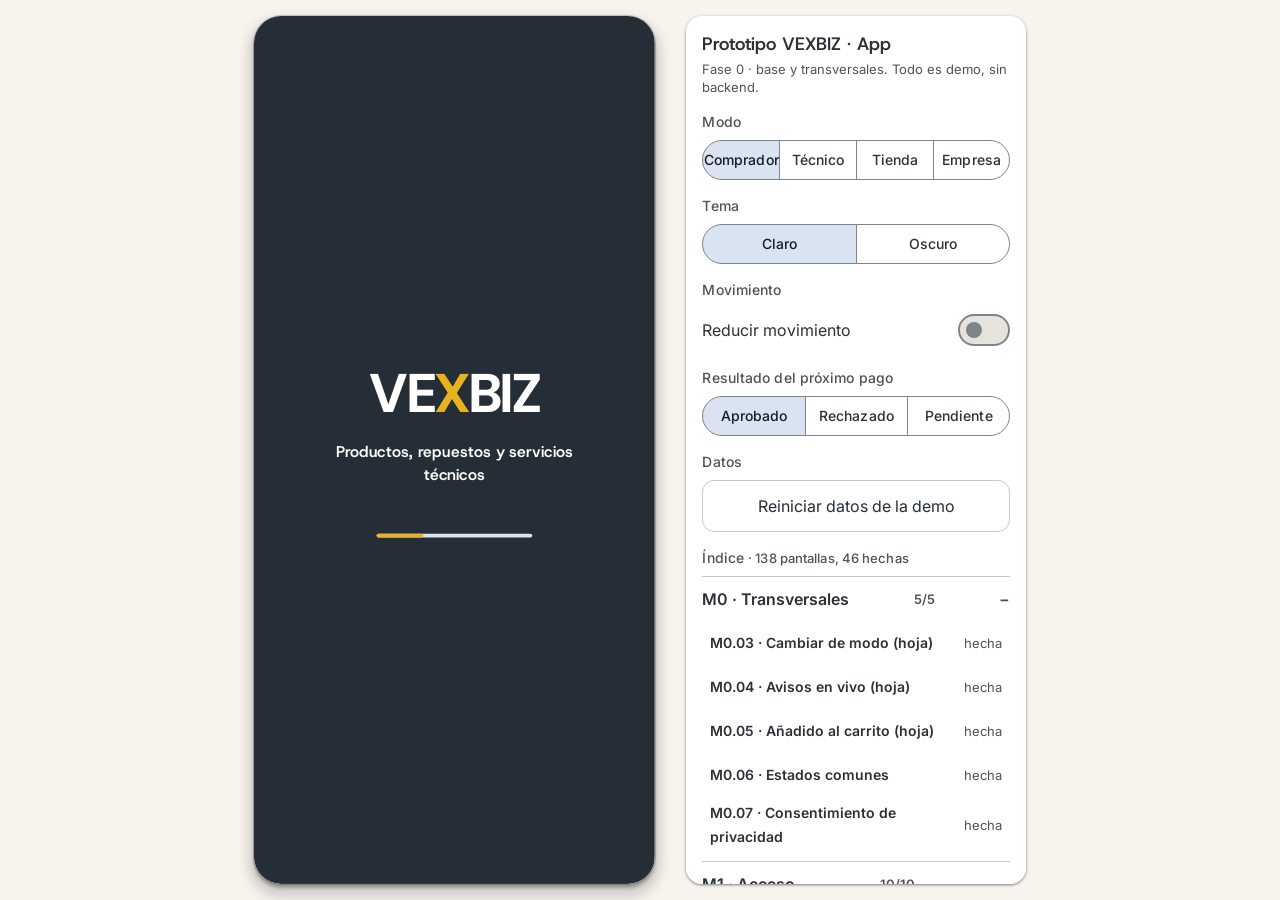
==== commit 5337fa91: "Fase 1: acceso, descubrir y compra (M1, M2, M3) con recorrido de pago completo 34 pantallas más las " ====
--- a/index.html
+++ b/index.html
@@ -41,6 +41,9 @@
         <input class="md-sr-only" type="checkbox" role="switch" id="swReduce">
         <span class="md-switch-track" aria-hidden="true"><span class="md-switch-handle vx-thumb"></span></span></label>
 
+      <h2 class="md-label-large" id="lblPago">Resultado del próximo pago</h2>
+      <div class="md-seg" role="group" aria-labelledby="lblPago" id="segPago"></div>
+
       <h2 class="md-label-large">Datos</h2>
       <button type="button" class="md-btn md-btn--outlined md-btn--block md-sl" id="btnReset">Reiniciar datos de la demo</button>
 
--- a/assets/css/prototipo.css
+++ b/assets/css/prototipo.css
@@ -49,7 +49,7 @@
   position: absolute; left: 0; right: 0; bottom: 0; z-index: calc(var(--vx-z-sheet) + 1);
   max-height: 92%; max-width: none; overflow-y: auto; padding-bottom: 24px;
 }
-#sheet.vx-sheet--full { top: 0; max-height: none; border-radius: 0; padding: 0; background: var(--md-sys-color-surface); }
+#sheet.vx-sheet--full { top: 0; bottom: 0; height: auto; max-height: none; border-radius: 0; padding: 0; background: var(--md-sys-color-surface); }
 #sheet.vx-sheet--full .md-sheet-handle { display: none; }
 #dialog {
   position: absolute; inset: 0; z-index: var(--vx-z-modal); overflow-y: auto;
@@ -129,6 +129,140 @@
 .vx-consent h2, .vx-consent p { margin: 0; }
 .vx-consent-actions { display: grid; gap: 8px; margin-top: 8px; }
 .vx-consent-opt { align-items: flex-start; padding: 12px 0; }
+
+/* ═══ Fase 1 · piezas del marketplace ════════════════════════════════════════ */
+/* Estructura de pantalla con barra de acción fija */
+.vx-page { min-height: 100%; display: flex; flex-direction: column; }
+.vx-body { flex: 1; min-width: 0; display: flex; flex-direction: column; gap: 12px; padding-bottom: 16px; } .vx-body > * { min-width: 0; }
+.vx-actionbar { position: sticky; bottom: 0; z-index: 3; display: flex; align-items: center; gap: 16px; padding: 12px 16px; background: var(--md-sys-color-surface-container); box-shadow: 0 -1px 0 var(--md-sys-color-outline-variant); }
+.vx-actionbar > .md-btn { flex: 1; }
+.vx-actionsum { display: flex; flex-direction: column; min-width: 96px; }
+.vx-backbar, .vx-authhead { display: flex; align-items: center; min-height: 56px; padding: 4px 8px; }
+.vx-authhead { padding: 24px 16px 0; }
+.vx-pad { padding: 8px 16px; } .vx-pad-h { padding-left: 16px; padding-right: 16px; } .vx-pad-h0 { margin: 0; }
+.vx-lede { margin: 0; } .vx-body > h1, .vx-body > p, .vx-body > .vx-state-ico, .vx-body > .vx-form, .vx-body > .vx-options, .vx-body > .vx-otp, .vx-body > .vx-steplist, .vx-body > .vx-stack, .vx-body > .vx-center, .vx-body > .md-btn, .vx-body > hr, .vx-body > h2, .vx-body > .vx-reqs { margin-left: 16px; margin-right: 16px; }
+.vx-body > h1, .vx-body > h2, .vx-body > p { margin-top: 0; margin-bottom: 0; }
+.vx-form { display: grid; grid-template-columns: minmax(0, 1fr); gap: 16px; } .vx-stack { display: grid; grid-template-columns: minmax(0, 1fr); gap: 8px; } .vx-center { display: grid; justify-items: center; gap: 4px; text-align: center; }
+.vx-row-end { display: flex; justify-content: flex-end; } .vx-spacer { flex: 1; } .vx-twin { display: flex; justify-content: center; gap: 8px; }
+.vx-hr { margin: 8px 16px; } .vx-sub-row, .vx-sumrow { display: flex; justify-content: space-between; align-items: baseline; gap: 12px; margin: 0; }
+.vx-sumrow { padding: 6px 0; } .vx-sumrow.is-strong { border-top: 1px solid var(--md-sys-color-outline-variant); margin-top: 4px; padding-top: 12px; font-weight: 700; }
+.vx-sumrow dt, .vx-sumrow dd, .vx-kv dt, .vx-kv dd { margin: 0; }
+.vx-dl { margin: 0; } .vx-kv { display: flex; justify-content: space-between; gap: 12px; padding: 8px 0; border-bottom: 1px solid var(--md-sys-color-outline-variant); text-align: right; }
+.vx-kv dt { text-align: left; } .vx-kv--copy { align-items: center; padding: 0; } .vx-kv--copy dd { flex: 1; text-align: right; }
+.vx-logo--ink { color: var(--md-sys-color-on-surface); font-size: 32px; line-height: 40px; } .vx-logo--sm { font-size: 24px; line-height: 32px; }
+
+/* Etiquetas, estados y avisos: texto + ícono, nunca solo color */
+.vx-tag { display: inline-flex; align-items: center; gap: 4px; padding: 2px 8px; border-radius: var(--md-sys-shape-corner-small); background: var(--md-sys-color-secondary-container); color: var(--md-sys-color-on-secondary-container); font-size: 13px; line-height: 18px; font-weight: 500; }
+.vx-eyebrow { letter-spacing: .06em; color: var(--md-sys-color-on-surface-variant); }
+.vx-stock { display: inline-flex; align-items: center; gap: 4px; font-weight: 500; }
+.vx-stock--ok { color: var(--vx-status-success-fg); } .vx-stock--low { color: var(--vx-status-warning-fg); } .vx-stock--out { color: var(--vx-status-danger-fg); }
+.vx-off { display: inline-block; padding: 0 6px; border-radius: var(--md-sys-shape-corner-extra-small); background: var(--md-sys-color-tertiary-container); color: var(--md-sys-color-on-tertiary-container); font-weight: 600; }
+.vx-banner { display: flex; align-items: flex-start; gap: 12px; padding: 12px; border-radius: var(--md-sys-shape-corner-medium); border: 1px solid var(--_bd); background: var(--_bg); color: var(--_fg); }
+.vx-banner p { margin: 0; flex: 1; min-width: 0; } .vx-banner .md-btn { min-height: 44px; padding: 0 8px; --_fg: var(--_fg); }
+.vx-banner--info { --_bg: var(--vx-status-info-bg); --_fg: var(--vx-status-info-fg); --_bd: var(--vx-status-info-bd); }
+.vx-banner--warning { --_bg: var(--vx-status-warning-bg); --_fg: var(--vx-status-warning-fg); --_bd: var(--vx-status-warning-bd); }
+.vx-banner--error { --_bg: var(--vx-status-danger-bg); --_fg: var(--vx-status-danger-fg); --_bd: var(--vx-status-danger-bd); }
+.vx-banner--success { --_bg: var(--vx-status-success-bg); --_fg: var(--vx-status-success-fg); --_bd: var(--vx-status-success-bd); }
+.vx-banner--neutral { --_bg: var(--vx-status-neutral-bg); --_fg: var(--vx-status-neutral-fg); --_bd: var(--vx-status-neutral-bd); }
+.vx-otp-err { color: var(--md-sys-color-error); display: flex; gap: 6px; align-items: center; }
+.vx-reqs { list-style: none; padding: 0; margin: -4px 0 0; display: grid; gap: 4px; } .vx-reqs li { display: flex; align-items: center; gap: 8px; color: var(--md-sys-color-on-surface-variant); font-size: 14px; }
+.vx-reqs li.is-ok { color: var(--vx-status-success-fg); }
+.vx-card { margin: 8px 16px; border-radius: var(--md-sys-shape-corner-large); background: var(--md-sys-color-surface-container-low); box-shadow: inset 0 0 0 1px var(--md-sys-color-outline-variant); overflow: hidden; }
+
+/* Código de dígitos */
+.vx-otp { display: grid; grid-template-columns: repeat(var(--n), 1fr); gap: 8px; }
+.vx-otp-box { width: 100%; min-height: 56px; padding: 0; text-align: center; border: 0; border-radius: var(--md-sys-shape-corner-small); background: var(--md-sys-color-surface-container-high); color: var(--md-sys-color-on-surface); box-shadow: inset 0 0 0 1px var(--md-sys-color-outline); font-variant-numeric: tabular-nums; }
+.vx-otp-box:focus { outline: none; box-shadow: inset 0 0 0 2px var(--md-sys-color-secondary); }
+.vx-steplist { list-style: none; padding: 0; display: grid; gap: 12px; } .vx-step-item { display: flex; gap: 12px; align-items: flex-start; }
+
+/* Opciones con radio */
+.vx-options { display: grid; grid-template-columns: minmax(0, 1fr); gap: 8px; }
+.vx-opt { display: flex; align-items: flex-start; gap: 4px; padding: 12px 12px 12px 4px; border-radius: var(--md-sys-shape-corner-medium); box-shadow: inset 0 0 0 1px var(--md-sys-color-outline-variant); cursor: pointer; background: var(--md-sys-color-surface); }
+.vx-opt.is-on { box-shadow: inset 0 0 0 2px var(--md-sys-color-secondary); background: var(--md-sys-color-surface-container-low); }
+.vx-opt-text { flex: 1; display: grid; gap: 2px; padding-top: 10px; } .vx-opt-ico { vertical-align: middle; margin-right: 8px; }
+.vx-opt-radio { flex: none; } .vx-opt > .md-iconbtn { align-self: center; }
+.vx-chk { display: flex; align-items: center; gap: 4px; min-height: 44px; } .vx-chk-n { margin-left: auto; }
+.vx-two { display: grid; grid-template-columns: 1fr 1fr; gap: 12px; } .vx-filters { padding-bottom: 8px; }
+
+/* Secciones, tarjetas de producto, carruseles */
+.vx-sec { padding: 8px 0; } .vx-sechead { display: flex; align-items: center; justify-content: space-between; padding: 8px 16px 0; } .vx-sechead h2 { margin: 0; }
+.vx-grid { display: grid; grid-template-columns: 1fr 1fr; gap: 12px; padding: 8px 16px; }
+.vx-scroller { display: flex; gap: 12px; overflow-x: auto; padding: 8px 16px; scroll-snap-type: x proximity; scrollbar-width: none; } .vx-scroller::-webkit-scrollbar { display: none; }
+.vx-scroller .vx-pcard { flex: 0 0 172px; scroll-snap-align: start; }
+.vx-pcard { position: relative; display: flex; flex-direction: column; border-radius: var(--md-sys-shape-corner-large); background: var(--md-sys-color-surface); box-shadow: inset 0 0 0 1px var(--md-sys-color-outline-variant); overflow: hidden; }
+.vx-pcard-link { display: flex; flex-direction: column; flex: 1; text-decoration: none; color: inherit; }
+.vx-pimg { aspect-ratio: 4 / 3; display: flex; align-items: center; justify-content: center; background: var(--md-sys-color-surface-container-high); color: var(--md-sys-color-on-surface-variant); }
+.vx-pbody { display: grid; gap: 2px; padding: 12px 12px 56px; align-content: start; } .vx-pname { display: -webkit-box; -webkit-line-clamp: 2; -webkit-box-orient: vertical; overflow: hidden; }
+.vx-pprice { display: flex; align-items: baseline; flex-wrap: wrap; gap: 6px; } .vx-pprice s { text-decoration-thickness: 1px; }
+.vx-padd { position: absolute; right: 8px; bottom: 8px; }
+.vx-thumb-ph { width: 64px; height: 64px; } .vx-thumb-ph--sm { width: 48px; height: 48px; }
+
+/* Inicio */
+.vx-homehead { padding: 8px 16px 0; display: grid; gap: 8px; } .vx-homehead-row { display: flex; align-items: center; justify-content: space-between; }
+.vx-searchbtn { width: 100%; text-align: left; border: 0; cursor: pointer; } .vx-searchhead { display: flex; align-items: center; gap: 4px; padding: 8px 12px 8px 4px; } .vx-searchhead .md-search { flex: 1; }
+.vx-searchform { flex: 1; }
+.vx-hero { padding: 12px 0 0; } .vx-carousel { display: flex; overflow-x: auto; scroll-snap-type: x mandatory; scrollbar-width: none; } .vx-carousel::-webkit-scrollbar { display: none; }
+.vx-slide { flex: 0 0 100%; scroll-snap-align: center; aspect-ratio: 16 / 7; display: flex; align-items: center; justify-content: center; background: var(--md-sys-color-surface-container-high); color: var(--md-sys-color-on-surface-variant); }
+.vx-hero .vx-carousel { margin: 0 16px; border-radius: var(--md-sys-shape-corner-large); } .vx-hero .vx-slide { flex-basis: 100%; }
+.vx-dots { display: flex; justify-content: center; gap: 6px; padding: 8px; } .vx-dot { display: block; width: 8px; height: 8px; border-radius: 4px; background: var(--md-sys-color-outline-variant); transform: scaleX(1); transition: transform var(--vx-dur-fade) var(--vx-ease-emphasized), background-color var(--vx-dur-fade) var(--vx-ease-fade); }
+.vx-dot.is-on { transform: scaleX(2.5); background: var(--md-sys-color-secondary); }
+.vx-nichesq { list-style: none; margin: 0; padding: 8px 16px; display: flex; gap: 8px; overflow-x: auto; scrollbar-width: none; } .vx-nichesq::-webkit-scrollbar { display: none; } .vx-nichesq li { flex: 0 0 88px; }
+.vx-nsq { width: 100%; display: grid; justify-items: center; gap: 4px; padding: 8px 2px; min-height: 76px; border: 0; background: transparent; border-radius: var(--md-sys-shape-corner-medium); cursor: pointer; font-size: 13px; text-align: center; color: var(--md-sys-color-on-surface); }
+.vx-nsq > span:first-child { width: 48px; height: 48px; display: inline-flex; align-items: center; justify-content: center; border-radius: 50%; background: var(--md-sys-color-primary-container); color: var(--md-sys-color-on-primary-container); }
+.vx-count-row { display: flex; align-items: center; gap: 6px; padding: 0 16px; margin: 0; }
+.vx-help { text-align: center; padding: 16px; } .vx-help h2 { margin: 0 0 12px; }
+
+/* Nichos, categorías, tiendas */
+.vx-niches { list-style: none; margin: 0; padding: 0 16px; display: grid; gap: 8px; }
+.vx-niche { width: 100%; display: flex; align-items: center; gap: 16px; padding: 12px; text-align: left; border: 0; border-radius: var(--md-sys-shape-corner-large); background: var(--md-sys-color-surface-container-low); box-shadow: inset 0 0 0 1px var(--md-sys-color-outline-variant); color: inherit; cursor: pointer; }
+.vx-niche:disabled { opacity: .6; cursor: not-allowed; } .vx-niche-ico { width: 56px; height: 56px; flex: none; display: inline-flex; align-items: center; justify-content: center; border-radius: var(--md-sys-shape-corner-medium); background: var(--md-sys-color-primary-container); color: var(--md-sys-color-on-primary-container); }
+.vx-niche-text { flex: 1; display: grid; gap: 2px; justify-items: start; }
+.vx-cats { display: grid; grid-template-columns: 1fr 1fr; gap: 8px; padding: 8px 16px; } .vx-cat { display: grid; gap: 2px; padding: 12px; text-align: left; border: 0; border-radius: var(--md-sys-shape-corner-medium); background: var(--md-sys-color-surface-container); color: inherit; cursor: pointer; min-height: 56px; }
+.vx-chipwrap { display: flex; flex-wrap: wrap; gap: 8px; padding-top: 8px; padding-bottom: 8px; } .vx-chips { display: flex; flex-wrap: wrap; gap: 8px; flex: 1; }
+.vx-filterbar { display: flex; align-items: center; justify-content: space-between; gap: 8px; padding: 8px 16px; flex-wrap: wrap; }
+.vx-storehead { display: flex; gap: 16px; align-items: center; padding-top: 8px; padding-bottom: 8px; } .vx-storehead p { margin: 0; } .vx-verified { display: inline-flex; align-items: center; gap: 4px; margin: 0; color: var(--vx-status-success-fg); }
+.vx-av { flex: none; } .vx-av--l { width: 56px; height: 56px; }
+
+/* Ficha y galería */
+.vx-fichahead { display: flex; align-items: center; gap: 4px; padding: 4px 8px; } .vx-cartbtn { position: relative; } .vx-cartbadge { position: absolute; top: 0; right: 0; } .vx-fichahead .is-fav svg { fill: currentColor; }
+.vx-gallery { position: relative; width: 100%; aspect-ratio: 1 / 1; display: flex; align-items: center; justify-content: center; border: 0; background: var(--md-sys-color-surface-container-high); color: var(--md-sys-color-on-surface-variant); cursor: pointer; }
+.vx-gcount { position: absolute; right: 12px; bottom: 12px; padding: 2px 10px; border-radius: var(--md-sys-shape-corner-full); background: var(--md-sys-color-inverse-surface); color: var(--md-sys-color-inverse-on-surface); }
+.vx-ficha { display: grid; grid-template-columns: minmax(0, 1fr); gap: 8px; padding-top: 12px; } .vx-ficha h1, .vx-ficha p { margin: 0; } .vx-badges { display: flex; gap: 8px; flex-wrap: wrap; }
+.vx-price-now { font-family: var(--font-display); font-size: 32px; line-height: 40px; font-weight: 700; margin: 0; } .vx-qtyrow { display: flex; align-items: center; justify-content: space-between; padding: 4px 0; }
+.vx-stepper { display: inline-flex; align-items: center; gap: 8px; } .vx-stepper output { min-width: 28px; text-align: center; }
+.vx-gal { min-height: 100%; display: flex; flex-direction: column; background: var(--md-sys-color-inverse-surface); color: var(--md-sys-color-inverse-on-surface); }
+.vx-galhead { display: flex; align-items: center; gap: 8px; padding: 8px; } .vx-galhead h1 { margin: 0; flex: 1; text-align: center; } .vx-galhead .md-iconbtn { --_fg: var(--md-sys-color-inverse-on-surface); }
+.vx-galcar { flex: 1; } .vx-gslide { aspect-ratio: auto; background: transparent; color: var(--md-sys-color-inverse-on-surface); } .vx-galdots .vx-dot { background: var(--md-sys-color-outline); } .vx-galdots .vx-dot.is-on { background: var(--md-sys-color-inverse-on-surface); }
+.vx-offers { list-style: none; margin: 0; padding: 0 16px; display: grid; gap: 12px; } .vx-offer { padding: 12px; border-radius: var(--md-sys-shape-corner-large); box-shadow: inset 0 0 0 1px var(--md-sys-color-outline-variant); display: grid; gap: 8px; }
+.vx-offer-top { display: flex; gap: 12px; align-items: center; } .vx-offer-top p { margin: 0; } .vx-offer-top > div:nth-child(2) { flex: 1; } .vx-offer-price { display: grid; justify-items: end; }
+.vx-offer-tags { display: flex; flex-wrap: wrap; align-items: center; gap: 6px; margin: 0; } .vx-offer-act { display: flex; gap: 8px; } .vx-offer-act .md-btn { flex: 1; padding: 0 12px; }
+
+/* Carrito y pagar */
+.vx-cartgroup { margin: 8px 16px; padding: 12px; border-radius: var(--md-sys-shape-corner-large); box-shadow: inset 0 0 0 1px var(--md-sys-color-outline-variant); } .vx-cartgroup h2 { margin: 0 0 4px; }
+.vx-cartline { display: flex; gap: 12px; align-items: flex-start; padding: 8px 0; border-radius: var(--md-sys-shape-corner-small); } .vx-cartline-main { flex: 1; min-width: 0; } .vx-cartline-main p { margin: 0; }
+.vx-cartline-row { display: flex; align-items: center; justify-content: space-between; gap: 8px; margin-top: 8px; }
+.vx-envline { display: flex; gap: 12px; align-items: center; padding: 6px 0; } .vx-envline > span:nth-child(2) { flex: 1; } .vx-env { display: flex; align-items: center; gap: 8px; margin: 8px 0 0; }
+.vx-addr { display: grid; } .vx-map { display: flex; align-items: center; justify-content: center; height: 128px; background: var(--md-sys-color-surface-container-high); color: var(--md-sys-color-on-surface-variant); } .vx-map--big { height: 220px; }
+.vx-addr-body { padding: 12px 16px 8px; display: grid; gap: 2px; } .vx-addr-body p { margin: 0; }
+.vx-routestats { display: flex; justify-content: space-between; text-align: center; padding-top: 12px; padding-bottom: 12px; } .vx-routestats p { margin: 0; }
+.vx-steps { list-style: none; display: flex; align-items: flex-start; margin: 0; padding: 12px 16px; }
+.vx-step { display: grid; justify-items: center; gap: 4px; min-width: 72px; text-align: center; color: var(--md-sys-color-on-surface-variant); }
+.vx-step-dot { width: 32px; height: 32px; display: inline-flex; align-items: center; justify-content: center; border-radius: 50%; box-shadow: inset 0 0 0 2px var(--md-sys-color-outline); font-variant-numeric: tabular-nums; }
+.vx-step.is-done .vx-step-dot, .vx-step.is-on .vx-step-dot { background: var(--md-sys-color-primary); color: var(--md-sys-color-on-primary); box-shadow: inset 0 0 0 2px var(--md-sys-color-secondary); }
+.vx-step.is-on { color: var(--md-sys-color-on-surface); font-weight: 600; }
+.vx-step-line { flex: 1; height: 2px; margin: 15px 0 0; background: var(--md-sys-color-outline-variant); overflow: hidden; } .vx-step-line i { display: block; height: 100%; background: var(--md-sys-color-secondary); transform: scaleX(0); transform-origin: left center; transition: transform var(--vx-dur) var(--vx-ease-standard); } .vx-step-line i.is-full { transform: scaleX(1); }
+.vx-step-item .vx-step-dot { flex: none; background: var(--md-sys-color-primary-container); box-shadow: none; color: var(--md-sys-color-on-primary-container); }
+@media (prefers-reduced-motion: reduce) { .vx-step-line i { transition-duration: var(--vx-dur-fade); } }
+.vx-flowhead { padding: 16px 16px 0; }
+
+/* Sala de espera, pago y resultado */
+.vx-timer { margin: 8px 0; } .vx-timer.vx-is-urgent { color: var(--md-sys-color-error); }
+.vx-decide { padding: 16px; display: grid; gap: 4px; } .vx-decide h2, .vx-decide p { margin: 0; }
+.vx-wait-line { display: flex; gap: 12px; align-items: center; padding: 8px 0; } .vx-wait-line > div { flex: 1; } .vx-wait-line p { margin: 0; } .vx-status { display: inline-flex; align-items: center; gap: 4px; max-width: 120px; text-align: right; }
+.vx-payhead { text-align: center; padding-top: 8px; } .vx-payhead p { margin: 0; } .vx-qr { display: flex; align-items: center; justify-content: center; height: 176px; margin: 8px auto; width: 176px; border-radius: var(--md-sys-shape-corner-medium); background: var(--md-sys-color-surface-container-high); color: var(--md-sys-color-on-surface-variant); }
+.vx-result { padding-top: 24px; } .vx-resbox { display: grid; justify-items: center; gap: 12px; text-align: center; padding: 16px; } .vx-resbox h1, .vx-resbox p { margin: 0; }
+.vx-resico { display: inline-flex; } .vx-resico--ok { color: var(--vx-status-success-fg); } .vx-resico--bad { color: var(--vx-status-danger-fg); } .vx-resico--wait { color: var(--md-sys-color-on-surface-variant); }
+.vx-reason { display: flex; align-items: center; gap: 6px; color: var(--vx-status-danger-fg); } .vx-resprog { width: 160px; }
 
 /* ═══ Panel del prototipo ════════════════════════════════════════════════════ */
 .panel {
@@ -152,3 +286,7 @@
 .idx .tag { font-size: 13px; color: var(--md-sys-color-on-surface-variant); white-space: nowrap; }
 .idx .ok { color: var(--md-sys-color-on-surface); font-weight: 600; }
 .panel-meta { font-size: 13px; line-height: 18px; color: var(--md-sys-color-on-surface-variant); margin: 0; }
+
+/* Enlaces dentro de un párrafo: la zona táctil sube a 44 px sin mover el texto */
+.vx-link { display: inline-block; padding: 14px 4px; margin: -14px -4px; }
+.vx-body > .md-btn--block { width: auto; align-self: stretch; }
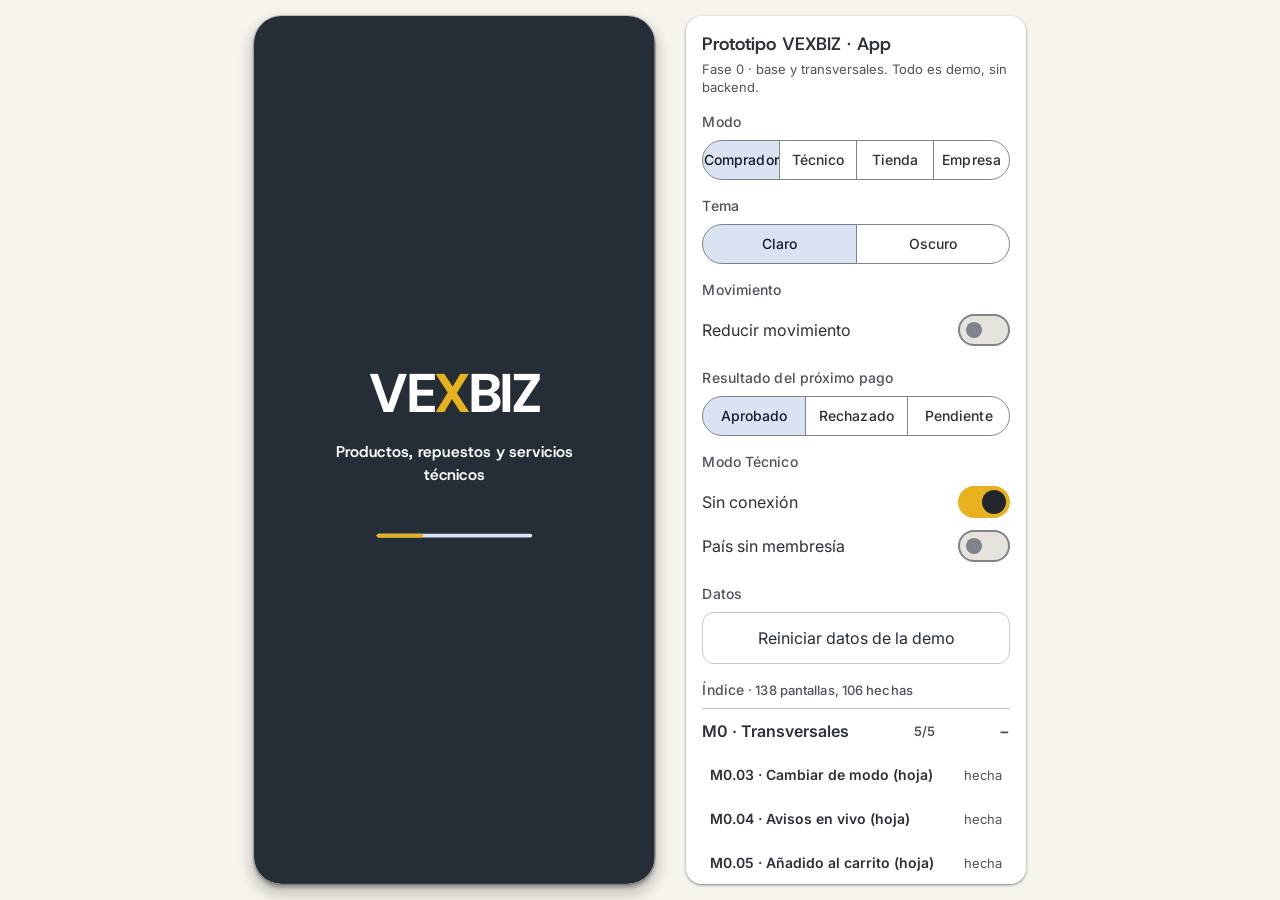
==== commit 1788c253: "Fase 4: Modo Técnico (M8) con trabajo sin conexión y firma del cliente 13 pantallas: trabajos con ve" ====
--- a/index.html
+++ b/index.html
@@ -44,6 +44,14 @@
       <h2 class="md-label-large" id="lblPago">Resultado del próximo pago</h2>
       <div class="md-seg" role="group" aria-labelledby="lblPago" id="segPago"></div>
 
+      <h2 class="md-label-large">Modo Técnico</h2>
+      <label class="md-switch panel-row"><span class="md-body-large">Sin conexión</span>
+        <input class="md-sr-only" type="checkbox" role="switch" id="swOffline">
+        <span class="md-switch-track" aria-hidden="true"><span class="md-switch-handle vx-thumb"></span></span></label>
+      <label class="md-switch panel-row"><span class="md-body-large">País sin membresía</span>
+        <input class="md-sr-only" type="checkbox" role="switch" id="swPais">
+        <span class="md-switch-track" aria-hidden="true"><span class="md-switch-handle vx-thumb"></span></span></label>
+
       <h2 class="md-label-large">Datos</h2>
       <button type="button" class="md-btn md-btn--outlined md-btn--block md-sl" id="btnReset">Reiniciar datos de la demo</button>
 
--- a/assets/css/prototipo.css
+++ b/assets/css/prototipo.css
@@ -264,6 +264,113 @@
 .vx-resico { display: inline-flex; } .vx-resico--ok { color: var(--vx-status-success-fg); } .vx-resico--bad { color: var(--vx-status-danger-fg); } .vx-resico--wait { color: var(--md-sys-color-on-surface-variant); }
 .vx-reason { display: flex; align-items: center; gap: 6px; color: var(--vx-status-danger-fg); } .vx-resprog { width: 160px; }
 
+
+/* ═══ Fase 2 · cuenta y postventa ═════════════════════════════════════════════ */
+.vx-sub--list { padding: 0 16px; margin: 16px 0 4px; } .vx-sub0 { margin: 12px 0 4px; } .vx-pad-v { padding-top: 8px; padding-bottom: 8px; }
+.vx-relative { position: relative; display: inline-flex; } .vx-dot-badge { position: absolute; top: -2px; right: -2px; }
+.vx-danger, .vx-danger .md-li-icon { color: var(--md-sys-color-error); } .vx-danger .md-li-title { color: var(--md-sys-color-error); }
+.vx-profile { display: flex; gap: 16px; align-items: center; padding-top: 8px; padding-bottom: 8px; } .vx-profile p { margin: 0 0 4px; }
+.vx-modebox { display: flex; align-items: center; justify-content: space-between; border-radius: var(--md-sys-shape-corner-medium); background: var(--md-sys-color-surface-container); margin: 0 16px; padding: 4px 4px 4px 16px; } .vx-modebox p { margin: 0; }
+.vx-tiles { display: grid; grid-template-columns: repeat(3, 1fr); gap: 8px; padding-top: 12px; padding-bottom: 12px; }
+.vx-tile { display: grid; justify-items: center; gap: 2px; padding: 12px 4px; min-height: 72px; border: 0; border-radius: var(--md-sys-shape-corner-medium); background: var(--md-sys-color-surface-container); color: inherit; cursor: pointer; } .vx-tile b { margin: 0; }
+.vx-chart { display: flex; align-items: stretch; gap: 8px; height: 168px; padding-top: 8px; }
+.vx-bar-col { flex: 1; display: flex; flex-direction: column; justify-content: flex-end; align-items: center; gap: 4px; min-width: 0; }
+.vx-bar-col i { display: block; width: 100%; min-height: 3px; border-radius: 4px 4px 0 0; background: var(--md-sys-color-secondary); }
+/* Pedidos, reclamos, garantías, direcciones: tarjetas de lista */
+.vx-orders { list-style: none; margin: 0; padding: 8px 16px 16px; display: grid; grid-template-columns: minmax(0, 1fr); gap: 12px; }
+.vx-order { border-radius: var(--md-sys-shape-corner-large); box-shadow: inset 0 0 0 1px var(--md-sys-color-outline-variant); background: var(--md-sys-color-surface); overflow: hidden; }
+.vx-order-main { display: flex; gap: 12px; align-items: flex-start; width: 100%; padding: 12px; border: 0; background: transparent; text-align: left; color: inherit; cursor: pointer; }
+.vx-order-main.vx-static { cursor: default; } .vx-order-text { flex: 1; display: grid; gap: 2px; justify-items: start; min-width: 0; } .vx-order-text > * { margin: 0; }
+.vx-order-act { display: flex; gap: 8px; justify-content: flex-end; padding: 0 12px 12px; }
+.vx-detline { display: flex; align-items: center; gap: 12px; } .vx-ret { padding: 8px 0; }
+.vx-detline-main { display: flex; gap: 12px; align-items: center; width: 100%; min-height: 56px; padding: 8px 0; border: 0; background: transparent; text-align: left; color: inherit; cursor: pointer; }
+.vx-note { padding: 8px 12px; gap: 8px; } .vx-helpstack { padding-top: 8px; }
+.vx-stag { display: inline-flex; align-items: center; gap: 4px; padding: 2px 8px; border-radius: var(--md-sys-shape-corner-small); background: var(--_bg); color: var(--_fg); font-weight: 500; }
+.vx-stag--success { --_bg: var(--vx-status-success-bg); --_fg: var(--vx-status-success-fg); } .vx-stag--warning { --_bg: var(--vx-status-warning-bg); --_fg: var(--vx-status-warning-fg); }
+.vx-stag--error { --_bg: var(--vx-status-danger-bg); --_fg: var(--vx-status-danger-fg); } .vx-stag--info { --_bg: var(--vx-status-info-bg); --_fg: var(--vx-status-info-fg); } .vx-stag--neutral { --_bg: var(--vx-status-neutral-bg); --_fg: var(--vx-status-neutral-fg); }
+.vx-block { display: flex; align-items: center; justify-content: space-between; gap: 8px; flex-wrap: wrap; padding: 4px 0; }
+.vx-sesico { margin-top: 2px; }
+/* Calificar */
+.vx-rate { display: grid; gap: 4px; justify-items: center; padding-top: 8px; } .vx-rate p { margin: 0; }
+.vx-stars { display: flex; gap: 2px; min-height: 48px; cursor: pointer; color: var(--md-sys-color-secondary); touch-action: none; } .vx-stars:focus-visible { outline: 2px solid var(--md-sys-color-secondary); outline-offset: 4px; border-radius: 8px; } .vx-star { display: inline-flex; }
+/* Hilo del reclamo */
+.vx-thread { list-style: none; margin: 0; display: grid; gap: 12px; padding-bottom: 16px; } .vx-msgrow { display: grid; gap: 2px; justify-items: start; } .vx-msgrow.is-me { justify-items: end; } .vx-msgrow p { margin: 0; }
+.vx-bubble { max-width: 88%; padding: 8px 12px; border-radius: var(--md-sys-shape-corner-medium); background: var(--md-sys-color-surface-container-high); color: var(--md-sys-color-on-surface); }
+.vx-msgrow.is-me .vx-bubble { background: var(--md-sys-color-primary-container); color: var(--md-sys-color-on-primary-container); }
+.vx-composer { position: sticky; bottom: 0; z-index: 3; display: flex; align-items: center; gap: 8px; padding: 8px 12px; background: var(--md-sys-color-surface-container); box-shadow: 0 -1px 0 var(--md-sys-color-outline-variant); }
+.vx-msg { flex: 1; min-width: 0; min-height: 48px; padding: 0 16px; border: 0; border-radius: var(--md-sys-shape-corner-full); background: var(--md-sys-color-surface); color: var(--md-sys-color-on-surface); box-shadow: inset 0 0 0 1px var(--md-sys-color-outline); font: inherit; font-size: 16px; } .vx-msg:focus { outline: none; box-shadow: inset 0 0 0 2px var(--md-sys-color-secondary); }
+/* Formularios */
+.vx-area-box { align-items: flex-start; padding-top: 8px; } .vx-area { resize: vertical; min-height: 96px; font: inherit; font-size: 16px; line-height: 24px; }
+.vx-ready { display: flex; align-items: center; gap: 6px; margin: 0; color: var(--md-sys-color-on-surface-variant); } .vx-ready.is-ok { color: var(--vx-status-success-fg); }
+.vx-key { padding: 12px; margin: 0; text-align: center; letter-spacing: .08em; border-radius: var(--md-sys-shape-corner-medium); background: var(--md-sys-color-surface-container-high); }
+.vx-codes { list-style: none; margin: 0; padding: 12px; display: grid; grid-template-columns: 1fr 1fr; gap: 8px; border-radius: var(--md-sys-shape-corner-medium); background: var(--md-sys-color-surface-container-high); text-align: center; letter-spacing: .06em; }
+.vx-range { width: 100%; min-height: 44px; accent-color: var(--md-sys-color-secondary); } .vx-rangelbl { display: flex; justify-content: space-between; }
+/* WhatsApp: el par whatsapp / on-whatsapp del kit da 4,42:1 en claro (mínimo 4,5), así que en claro se usa el contenedor del mismo rol
+   (10,96:1) y en oscuro el par del kit (6,62:1). Propuesta de ajuste de token en INFORME.md. */
+.vx-wa { --_bg: var(--md-sys-color-whatsapp-container); --_fg: var(--md-sys-color-on-surface); }
+[data-theme="dark"] .vx-wa { --_bg: var(--md-sys-color-whatsapp); --_fg: var(--md-sys-color-on-whatsapp); }
+
+/* «Cómo se ve VexBiz» (M6.23): efectos reales sobre toda la app */
+:root[data-text-scale] .screen, :root[data-text-scale] #sheet, :root[data-text-scale] #dialog, :root[data-text-scale] #bar { zoom: var(--vx-ts, 1); }
+:root[data-contrast="more"] { --md-sys-color-on-surface-variant: var(--md-sys-color-on-surface); --md-sys-color-outline-variant: var(--md-sys-color-outline); --md-sys-color-outline: var(--md-sys-color-on-surface); }
+
+
+/* ═══ Fase 3 · servicios y academia ═══════════════════════════════════════════ */
+.vx-hours { margin-top: 8px; margin-bottom: 8px; } .vx-center-t { text-align: center; } .vx-nopad { padding-left: 0 !important; padding-right: 0 !important; }
+.vx-svclist { list-style: none; margin: 0; display: grid; grid-template-columns: minmax(0, 1fr); gap: 12px; padding-top: 8px; padding-bottom: 8px; }
+.vx-svc { width: 100%; display: flex; align-items: center; gap: 16px; padding: 16px; text-align: left; border: 0; border-radius: var(--md-sys-shape-corner-large); background: var(--md-sys-color-surface-container-low); box-shadow: inset 0 0 0 1px var(--md-sys-color-outline-variant); color: inherit; cursor: pointer; }
+.vx-svc-ico { width: 56px; height: 56px; flex: none; display: inline-flex; align-items: center; justify-content: center; border-radius: var(--md-sys-shape-corner-medium); background: var(--md-sys-color-primary-container); color: var(--md-sys-color-on-primary-container); }
+.vx-svc-text { flex: 1; display: grid; gap: 2px; min-width: 0; }
+/* Perfiles y prestadores */
+.vx-provlist { list-style: none; margin: 0; display: grid; grid-template-columns: minmax(0, 1fr); gap: 12px; padding-top: 12px; padding-bottom: 12px; }
+.vx-prov { border-radius: var(--md-sys-shape-corner-large); box-shadow: inset 0 0 0 1px var(--md-sys-color-outline-variant); background: var(--md-sys-color-surface); overflow: hidden; }
+.vx-prov-main { width: 100%; display: flex; gap: 12px; align-items: flex-start; padding: 12px; border: 0; background: transparent; text-align: left; color: inherit; cursor: pointer; }
+.vx-prov-text { flex: 1; min-width: 0; display: grid; gap: 4px; justify-items: start; } .vx-prov-text > * { margin: 0; }
+.vx-tagrow { list-style: none; margin: 0; padding: 0; display: flex; flex-wrap: wrap; gap: 6px; } .vx-provmeta { display: flex; flex-wrap: wrap; align-items: center; gap: 8px 12px; }
+.vx-stats { display: grid; grid-template-columns: 1fr 1fr; gap: 8px; margin: 0; padding-top: 8px; padding-bottom: 8px; } .vx-stat { padding: 12px; border-radius: var(--md-sys-shape-corner-medium); background: var(--md-sys-color-surface-container); } .vx-stat dt, .vx-stat dd { margin: 0; }
+.vx-stats3 { display: grid; grid-template-columns: repeat(4, 1fr); gap: 8px; padding-top: 8px; padding-bottom: 8px; } .vx-stat--c { text-align: center; display: grid; gap: 2px; padding: 8px 4px; } .vx-stat--c b { margin: 0; }
+.vx-checklist { list-style: none; margin: 0; padding: 0; display: grid; gap: 8px; } .vx-checklist li { display: flex; align-items: center; gap: 8px; } .vx-checklist svg { flex: none; color: var(--vx-status-success-fg); }
+.vx-poliza { display: flex; justify-content: space-between; gap: 12px; align-items: baseline; }
+.vx-ubic { display: grid; gap: 2px; padding: 4px 12px; border-radius: var(--md-sys-shape-corner-medium); background: var(--md-sys-color-surface-container); } .vx-ubic p { margin: 0; }
+.vx-ubic-st { display: flex; align-items: center; gap: 6px; min-height: 0; } .vx-ubic-st.is-ok { color: var(--vx-status-success-fg); } .vx-ubic-st.is-warn { color: var(--vx-status-warning-fg); }
+/* Academia */
+.vx-h1c { margin: 4px 0; } .vx-courses { list-style: none; margin: 0; display: grid; grid-template-columns: minmax(0, 1fr); gap: 12px; padding-top: 8px; padding-bottom: 8px; }
+.vx-course { border-radius: var(--md-sys-shape-corner-large); box-shadow: inset 0 0 0 1px var(--md-sys-color-outline-variant); background: var(--md-sys-color-surface); overflow: hidden; }
+.vx-course-main { width: 100%; display: grid; border: 0; background: transparent; text-align: left; color: inherit; cursor: pointer; padding: 0; } .vx-course-img { aspect-ratio: 16 / 7; } .vx-course-img--s { aspect-ratio: auto; height: 56px; }
+.vx-course-body { display: grid; gap: 4px; padding: 12px; justify-items: start; } .vx-course-body > * { margin: 0; } .vx-course-body .md-progress { width: 100%; }
+.vx-module { margin-bottom: 8px; } .vx-module h3 { margin: 8px 0 0; } .vx-resume { padding: 16px; display: grid; gap: 8px; } .vx-resume p { margin: 0; }
+.vx-player { margin: 0 16px; display: grid; gap: 8px; } .vx-video { aspect-ratio: 16 / 9; display: flex; align-items: center; justify-content: center; border-radius: var(--md-sys-shape-corner-large); background: var(--md-sys-color-inverse-surface); color: var(--md-sys-color-inverse-on-surface); }
+.vx-pbar { display: flex; align-items: center; gap: 8px; } .vx-seek { flex: 1; min-width: 0; }
+.vx-livecard { padding: 16px; display: grid; gap: 4px; } .vx-livecard p { margin: 0; } .vx-live-tag { display: flex; align-items: center; gap: 6px; margin: 0 0 4px; }
+.vx-answers { padding-top: 0; } .vx-ans { display: grid; gap: 4px; justify-items: start; padding: 12px; border-radius: var(--md-sys-shape-corner-medium); background: var(--md-sys-color-surface-container); width: 100%; } .vx-ans p { margin: 0; }
+.vx-levelbox { display: grid; gap: 4px; } .vx-levelbox p, .vx-levelbox h2 { margin: 0; } .vx-neg { color: var(--md-sys-color-error); } .vx-here { background: var(--md-sys-color-secondary-container); border-radius: var(--md-sys-shape-corner-medium); }
+
+
+/* ═══ Fase 4 · Modo Técnico ═══════════════════════════════════════════════════ */
+/* Aviso «cambios guardados en el teléfono» (Patrón 21): baja 12 px y se aclara; después solo cambia el texto. Solo transform y opacity. */
+@keyframes vx-drop-in { from { transform: translateY(calc(var(--vx-rise) * -1)); } to { transform: none; } }
+.vx-drop { animation: vx-drop-in var(--vx-dur) var(--vx-ease-emphasized) both, vx-fade-in var(--vx-dur) var(--vx-ease-fade) both; }
+.vx-offline { display: flex; align-items: center; gap: 12px; padding: 12px; border-radius: var(--md-sys-shape-corner-medium); border: 1px solid var(--_bd); background: var(--_bg); color: var(--_fg); }
+.vx-offline--info { --_bg: var(--vx-status-info-bg); --_fg: var(--vx-status-info-fg); --_bd: var(--vx-status-info-bd); }
+.vx-offline--success { --_bg: var(--vx-status-success-bg); --_fg: var(--vx-status-success-fg); --_bd: var(--vx-status-success-bd); }
+.vx-offline svg { flex: none; } .vx-offline-txt { flex: 1; min-width: 0; } .vx-offline-txt p { margin: 0; } .vx-offline .md-btn { min-height: 44px; padding: 0 8px; --_fg: var(--_fg); }
+.vx-sechead--0 { padding: 0; } .vx-save { display: inline-flex; align-items: center; gap: 4px; color: var(--vx-status-success-fg); }
+.vx-totrow { display: flex; justify-content: space-between; align-items: baseline; margin: 0; } .vx-totrow b { font-weight: 700; }
+.vx-eyebrow { margin: 0 0 4px; }
+/* Firma */
+.vx-sign { position: relative; } .vx-canvas { display: block; width: 100%; height: 200px; touch-action: none; cursor: crosshair; color: var(--md-sys-color-on-surface); background: var(--md-sys-color-surface-container-low); border-radius: var(--md-sys-shape-corner-medium); box-shadow: inset 0 0 0 1px var(--md-sys-color-outline); }
+.vx-sign-hint { position: absolute; inset: 0; display: flex; align-items: center; justify-content: center; margin: 0; pointer-events: none; }
+/* Horario */
+.vx-days { list-style: none; margin: 0; padding: 0; } .vx-day { padding: 8px 0; border-bottom: 1px solid var(--md-sys-color-outline-variant); }
+.vx-day-head { display: flex; align-items: center; justify-content: space-between; } .vx-day-head .md-switch { min-height: 44px; }
+.vx-day-body { display: flex; align-items: flex-end; gap: 12px; flex-wrap: wrap; } .vx-day-body p { margin: 0; }
+.vx-time { display: grid; gap: 2px; } .vx-timein { min-height: 48px; padding: 0 12px; border: 0; border-radius: var(--md-sys-shape-corner-small); background: var(--md-sys-color-surface); color: var(--md-sys-color-on-surface); box-shadow: inset 0 0 0 1px var(--md-sys-color-outline); font: inherit; font-size: 16px; font-variant-numeric: tabular-nums; }
+.vx-timein:focus { outline: none; box-shadow: inset 0 0 0 2px var(--md-sys-color-secondary); } .vx-error-t { flex-basis: 100%; color: var(--md-sys-color-error); }
+/* Perfil y compras */
+.vx-stats3--3 { grid-template-columns: repeat(3, 1fr); margin: 0; } .vx-stats3--3 .vx-stat { margin: 0; } .vx-stats3--3 dd, .vx-stats3--3 dt { margin: 0; }
+.vx-block-t { display: block; margin: 2px 0; } .vx-cartgroup-t { padding-top: 8px; } .vx-cartgroup-t h2 { margin: 8px 0; }
+.vx-order-end { display: grid; justify-items: end; gap: 2px; text-align: right; } .vx-checklist--s { gap: 4px; margin-top: 4px; }
+
 /* ═══ Panel del prototipo ════════════════════════════════════════════════════ */
 .panel {
   flex: none; width: 340px; max-height: calc(100vh - 32px); overflow-y: auto; padding: 16px; border-radius: var(--md-sys-shape-corner-large);
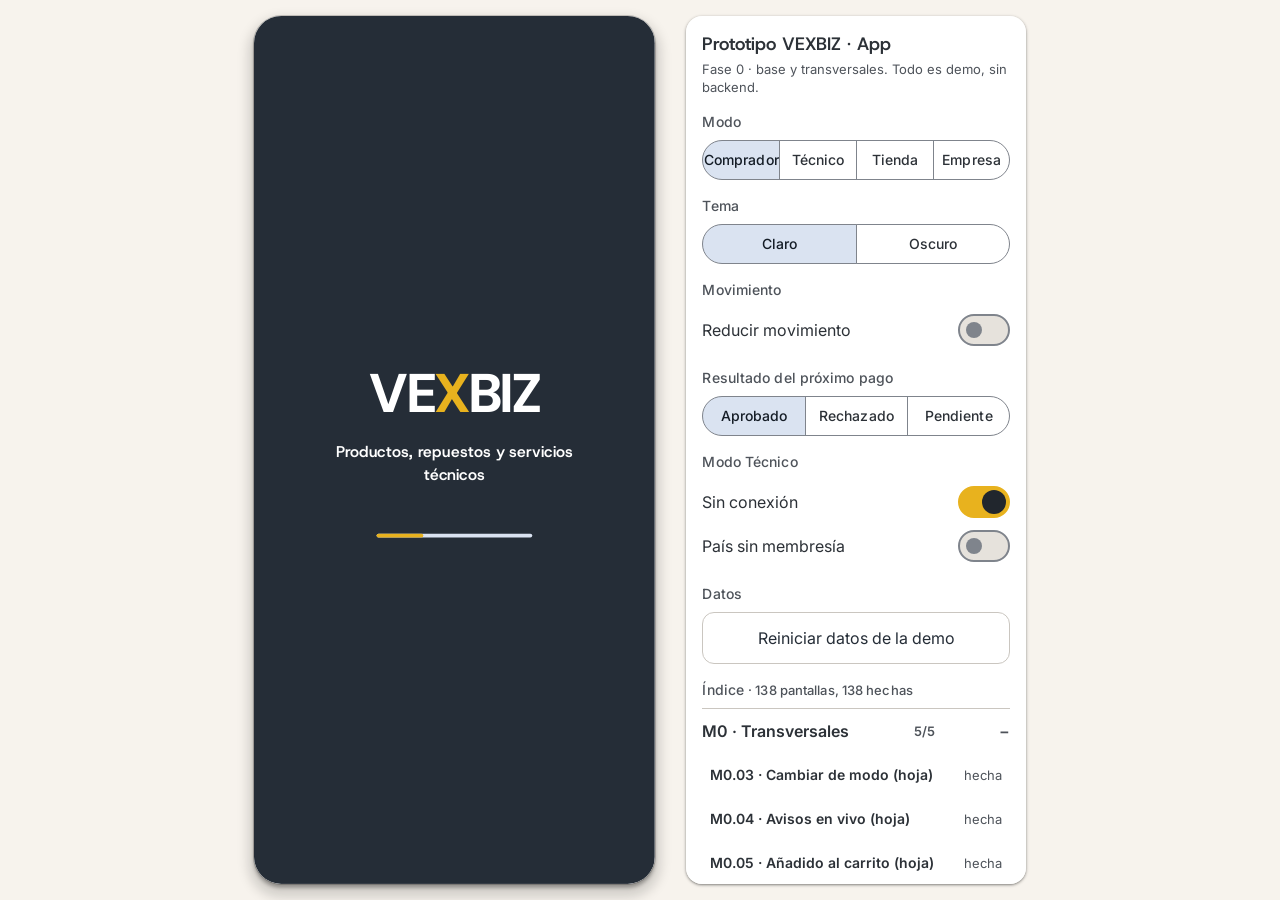
==== commit c47cf46c: "Piloto de piel Ámbar sobre tinta: teselas por oficio, héroe de tinta, pago aprobado animado y audito" ====
--- a/index.html
+++ b/index.html
@@ -12,6 +12,7 @@
   <link rel="stylesheet" href="ds/m3.css">
   <link rel="stylesheet" href="ds/motion.css">
   <link rel="stylesheet" href="assets/css/prototipo.css">
+  <link rel="stylesheet" href="assets/css/piel.css">
 </head>
 <body>
   <div class="stage">
--- a/assets/css/prototipo.css
+++ b/assets/css/prototipo.css
@@ -185,9 +185,9 @@
 .vx-two { display: grid; grid-template-columns: 1fr 1fr; gap: 12px; } .vx-filters { padding-bottom: 8px; }
 
 /* Secciones, tarjetas de producto, carruseles */
-.vx-sec { padding: 8px 0; } .vx-sechead { display: flex; align-items: center; justify-content: space-between; padding: 8px 16px 0; } .vx-sechead h2 { margin: 0; }
+.vx-sec { padding: 8px 0; } .vx-sec.vx-pad-h { padding-inline: 16px; } /* .vx-sec pisaba el margen lateral de .vx-pad-h (los KPI de M7.01 salían al borde) */ .vx-sechead { display: flex; align-items: center; justify-content: space-between; padding: 8px 16px 0; } .vx-sechead h2 { margin: 0; }
 .vx-grid { display: grid; grid-template-columns: 1fr 1fr; gap: 12px; padding: 8px 16px; }
-.vx-scroller { display: flex; gap: 12px; overflow-x: auto; padding: 8px 16px; scroll-snap-type: x proximity; scrollbar-width: none; } .vx-scroller::-webkit-scrollbar { display: none; }
+.vx-scroller { display: flex; gap: 12px; overflow-x: auto; padding: 8px 16px; scroll-snap-type: x proximity; scroll-padding-inline: 16px; scrollbar-width: none; } .vx-scroller::-webkit-scrollbar { display: none; }
 .vx-scroller .vx-pcard { flex: 0 0 172px; scroll-snap-align: start; }
 .vx-pcard { position: relative; display: flex; flex-direction: column; border-radius: var(--md-sys-shape-corner-large); background: var(--md-sys-color-surface); box-shadow: inset 0 0 0 1px var(--md-sys-color-outline-variant); overflow: hidden; }
 .vx-pcard-link { display: flex; flex-direction: column; flex: 1; text-decoration: none; color: inherit; }
@@ -371,6 +371,29 @@
 .vx-block-t { display: block; margin: 2px 0; } .vx-cartgroup-t { padding-top: 8px; } .vx-cartgroup-t h2 { margin: 8px 0; }
 .vx-order-end { display: grid; justify-items: end; gap: 2px; text-align: right; } .vx-checklist--s { gap: 4px; margin-top: 4px; }
 
+
+/* ═══ Fase 5 · Modo Tienda ════════════════════════════════════════════════════ */
+.vx-modolbl { margin: -4px 0 8px; }
+.vx-kpis { display: grid; grid-template-columns: 1fr 1fr; gap: 12px; }
+.vx-kpi { display: grid; gap: 2px; padding: 16px; text-align: left; border: 0; border-radius: var(--md-sys-shape-corner-large); background: var(--md-sys-color-surface-container); color: inherit; cursor: pointer; min-height: 88px; } .vx-kpi b { margin: 0; }
+.vx-nowcard { padding: 16px; display: grid; gap: 8px; margin: 8px 0; } .vx-nowcard p { margin: 0; } .vx-card--p { padding: 12px; margin: 0; } .vx-card--p p { margin: 0; }
+.vx-buyer { display: flex; gap: 12px; align-items: flex-start; } .vx-buyer p { margin: 0; }
+.vx-pack { display: flex; align-items: center; gap: 8px; width: 100%; min-height: 56px; } .vx-packtxt { flex: 1; display: grid; min-width: 0; }
+.vx-leaves { text-align: center; padding: 16px; margin: 0 16px; border-radius: var(--md-sys-shape-corner-medium); background: var(--md-sys-color-primary-container); color: var(--md-sys-color-on-primary-container); } .vx-leaves p { margin: 0; color: inherit; }
+.vx-checklist--w svg { color: var(--vx-status-warning-fg); } .vx-checklist--w .is-ok svg, .vx-checklist--w .is-ok span { color: var(--vx-status-success-fg); }
+.vx-file { display: flex; gap: 12px; align-items: center; padding: 12px; border-radius: var(--md-sys-shape-corner-medium); background: var(--md-sys-color-surface-container); } .vx-file p { margin: 0; }
+.vx-months { list-style: none; margin: 0; padding: 0; display: grid; gap: 12px; } .vx-month-h { display: flex; justify-content: space-between; align-items: baseline; gap: 8px; } .vx-month .vx-bar-track { height: 8px; border-radius: 4px; margin-top: 4px; }
+.vx-dist { list-style: none; margin: 0; display: grid; gap: 8px; padding-top: 8px; padding-bottom: 8px; } .vx-distrow { display: grid; grid-template-columns: 36px 1fr 36px; gap: 8px; align-items: center; } .vx-distrow .vx-bar-track { height: 8px; border-radius: 4px; }
+.vx-legend { list-style: none; display: flex; gap: 16px; margin: 0; padding-top: 4px; } .vx-legend li { display: flex; align-items: center; font-size: 13px; }
+.vx-dot-c { display: inline-block; width: 12px; height: 12px; border-radius: 50%; margin-right: 6px; } .vx-dot-c--a { background: var(--md-sys-color-secondary); } .vx-dot-c--b { background: var(--md-sys-color-primary); box-shadow: inset 0 0 0 1px var(--md-sys-color-secondary); } .vx-dot-c--c { background: var(--md-sys-color-outline); }
+.vx-split { display: flex; width: 100%; height: 8px; border-radius: 4px; overflow: hidden; } .vx-split i { display: block; } .vx-split-a { background: var(--md-sys-color-secondary); } .vx-split-b { background: var(--md-sys-color-primary); }
+.vx-fig { display: flex; justify-content: space-between; align-items: center; gap: 8px; padding: 8px 0; } .vx-fig p { margin: 0; }
+
+/* ═══ Fase 6 · pulido ═══ */
+/* El interruptor con rótulo oculto (solo para lector de pantalla) no debe ocupar todo el ancho de la fila: se quedaba con el texto en 0 px. */
+.vx-order-main > .vx-switch-row, .vx-day-head > .vx-switch-row { width: auto; flex: 0 0 auto; margin-inline-start: auto; }
+.vx-order-act { flex-wrap: wrap; }
+
 /* ═══ Panel del prototipo ════════════════════════════════════════════════════ */
 .panel {
   flex: none; width: 340px; max-height: calc(100vh - 32px); overflow-y: auto; padding: 16px; border-radius: var(--md-sys-shape-corner-large);
--- a/assets/css/piel.css
+++ b/assets/css/piel.css
@@ -0,0 +1,127 @@
+/* ═══════════════════════════════════════════════════════════════════════════
+   VEXBIZ · Piel «Ámbar sobre tinta» (piloto)
+   Se carga después de prototipo.css y solo actúa con <html data-piel>.
+   Para comparar con el diseño anterior: abrir con ?piel=0.
+   Reglas: solo tokens (--md-sys-*, --vx-*), nada de hex; la tinta aparece una
+   vez por pantalla; el ámbar solo en acción; movimiento solo transform/opacity.
+   Pantallas del piloto: M2.08 ficha, M3.11 pago aprobado, M7.01 inicio de tienda.
+   ═══════════════════════════════════════════════════════════════════════════ */
+:root[data-piel] {
+  --piel-figure: 2.25rem;        /* cifra de héroe: 36 px                      */
+  --piel-figure-lg: 3rem;        /* cifra de momento: 48 px                    */
+  --piel-card: var(--md-sys-color-surface-container);
+  --piel-r: var(--vx-r-lg);
+}
+
+/* ── Cifra de héroe ──────────────────────────────────────────────────────── */
+:root[data-piel] .vx-figure {
+  margin: 0; font-family: var(--font-display); font-size: var(--piel-figure); line-height: 1.1;
+  font-weight: 700; letter-spacing: var(--vx-ls-display); font-variant-numeric: tabular-nums;
+}
+:root[data-piel] .vx-figure--lg { font-size: var(--piel-figure-lg); }
+
+/* ── Superficies tonales: sin contorno, con relleno ──────────────────────── */
+:root[data-piel] .vx-order,
+:root[data-piel] .vx-pcard {
+  box-shadow: none; background: var(--piel-card); border-radius: var(--piel-r);
+}
+:root[data-piel] .vx-pcard { background: var(--md-sys-color-surface-container-low); }
+:root[data-piel] .vx-kpi { background: var(--piel-card); border-radius: var(--piel-r); min-height: 104px; gap: 4px; }
+:root[data-piel] .vx-kpi b { font-size: 1.75rem; line-height: 1.1; font-weight: 700; letter-spacing: var(--vx-ls-display); }
+:root[data-piel] .vx-kpi > span:first-child { font-weight: 500; }
+
+/* ── Cabecera: el modo como etiqueta, no como línea suelta ───────────────── */
+:root[data-piel] .vx-modolbl {
+  display: inline-flex; align-items: center; gap: 6px; margin: 0 0 12px 16px; padding: 2px 10px;
+  border-radius: var(--vx-r-pill); background: var(--md-sys-color-surface-container-high);
+  font-size: var(--vx-fs-xs); font-weight: 600; letter-spacing: var(--vx-ls-caps); color: var(--md-sys-color-on-surface);
+}
+
+/* ── Héroe de tinta (M7.01 «Contestar ahora») ────────────────────────────── */
+:root[data-piel] .vx-nowcard {
+  --_on: var(--vx-on-ink); --_muted: var(--vx-on-ink-muted);
+  position: relative; overflow: hidden; margin: 8px 0; padding: 20px; gap: 6px;
+  background: var(--vx-ink); color: var(--_on); box-shadow: none; border-radius: var(--vx-r-xl);
+}
+:root[data-piel] .vx-nowcard .md-title-medium { color: var(--_muted); font-family: var(--font-body); font-weight: 500; }
+:root[data-piel] .vx-nowcard .md-body-medium { color: var(--_muted); }
+:root[data-piel] .vx-nowcard #ahoraT { font-size: var(--piel-figure-lg); line-height: 1.05; font-weight: 700; letter-spacing: var(--vx-ls-display); color: var(--_on); margin: 2px 0 6px; }
+:root[data-piel] .vx-nowcard .vx-bar-track { background: var(--vx-ink-2); height: 6px; border-radius: 3px; margin-bottom: 8px; }
+:root[data-piel] .vx-nowcard .vx-bar-fill { background: var(--_on); border-radius: 3px; }   /* el ámbar no anima estados: la barra va en claro */
+:root[data-piel] .vx-nowcard .vx-urgent,
+:root[data-piel] .vx-nowcard #ahoraT.vx-is-urgent { color: var(--vx-danger-300); }   /* texto + ícono, y legible sobre tinta */
+:root[data-piel] .vx-eyebrow { font-size: var(--vx-fs-xs); text-transform: none; }
+
+/* ── Imagen de producto: tesela por oficio ───────────────────────────────── */
+/* --tone viene de data-oficio (ver tesela() en market.js); si falta, neutro.   */
+:root[data-piel] .vx-tile {
+  --_a: var(--tone, var(--md-sys-color-surface-container-high));
+  position: relative; overflow: hidden; isolation: isolate; display: flex; align-items: center; justify-content: center;
+  color: var(--md-sys-color-on-surface);
+  background:
+    radial-gradient(120% 90% at 85% 0%, color-mix(in srgb, var(--_a) 100%, transparent) 0%, transparent 62%),
+    linear-gradient(160deg, color-mix(in srgb, var(--_a) 70%, var(--md-sys-color-surface)) 0%, var(--_end, var(--md-sys-color-surface-container-high)) 100%);
+}
+/* anillos concéntricos suaves detrás del glifo */
+:root[data-piel] .vx-tile::before, :root[data-piel] .vx-tile::after {
+  content: ""; position: absolute; z-index: -1; border-radius: 50%; pointer-events: none;
+  left: 50%; top: 50%; translate: -50% -50%; border: 1px solid color-mix(in srgb, var(--md-sys-color-on-surface) 10%, transparent);
+}
+/* Los anillos se miden contra el lado corto de la tesela: en una tesela 4:3 un aro de 92 % del ancho se cortaba arriba y abajo. */
+:root[data-piel] .vx-tile::before { height: 56%; aspect-ratio: 1; }
+:root[data-piel] .vx-tile::after  { height: 86%; aspect-ratio: 1; }
+:root[data-piel] .vx-gallery.vx-tile::before { height: 62%; }
+:root[data-piel] .vx-gallery.vx-tile::after  { height: 92%; }
+:root[data-piel] .vx-tile > svg { filter: drop-shadow(0 6px 10px color-mix(in srgb, var(--md-sys-color-shadow) 18%, transparent)); }
+:root[data-piel] .vx-gallery.vx-tile { background-color: transparent; color: var(--md-sys-color-on-surface); }
+:root[data-piel] .vx-gallery.vx-tile > svg { width: 96px; height: 96px; }
+:root[data-piel] .vx-pimg.vx-tile { border-radius: 0; --_end: var(--md-sys-color-surface-container-low); }  /* la tarjeta ya recorta las esquinas; la tesela se funde con su fondo */
+/* En la ficha la tesela entra con el producto (la View Transition la une con la tarjeta si el navegador la soporta). */
+:root[data-piel] .vx-tile > svg { animation: vx-pop 500ms var(--vx-ease-bounce) 80ms both; }
+
+/* ── Ficha: precio como cifra y chips con una sola regla ─────────────────── */
+:root[data-piel] .vx-price-now { font-size: var(--piel-figure); line-height: 1.1; letter-spacing: var(--vx-ls-display); }
+:root[data-piel] .vx-badges .vx-tag {
+  background: var(--vx-ink); color: var(--vx-on-ink); border-radius: var(--vx-r-pill);
+}
+
+/* Descuento real: el único chip en ámbar suave (con texto oscuro, nunca ámbar como texto sobre blanco). */
+:root[data-piel] .vx-off { background: var(--vx-accent-soft); color: var(--md-sys-color-on-primary-container); border-radius: var(--vx-r-pill); padding: 1px 8px; }
+
+/* ── Momento firma: pago aprobado (M3.11) ────────────────────────────────── */
+:root[data-piel] .vx-win {
+  position: relative; padding: 32px 16px 20px; gap: 8px; border-radius: 0 0 var(--vx-r-xl) var(--vx-r-xl);
+  background: radial-gradient(90% 70% at 50% 0%, var(--vx-status-success-bg) 0%, transparent 72%);
+}
+:root[data-piel] .vx-win .vx-resico { position: relative; margin-bottom: 4px; }
+:root[data-piel] .vx-win .vx-resico svg { width: 96px; height: 96px; }
+:root[data-piel] .vx-win .vx-ring { animation: none; }                     /* el aro se dibuja; el halo hace el rebote */
+:root[data-piel] .vx-win .vx-ring circle { stroke-dasharray: 1; stroke-dashoffset: 1; animation: vx-draw 520ms var(--vx-ease-emphasized) both; }
+:root[data-piel] .vx-win .vx-check { animation-delay: 380ms; animation-duration: 420ms; }
+/* halo único que se abre desde el sello y se apaga */
+:root[data-piel] .vx-win .vx-resico::after {
+  content: ""; position: absolute; inset: -6px; border-radius: 50%; pointer-events: none;
+  border: 2px solid var(--vx-status-success-bd); opacity: 0;
+  animation: vx-halo 900ms var(--vx-ease-emphasized) 700ms both;
+}
+@keyframes vx-halo { 0% { transform: scale(0.9); opacity: 0.9 } 100% { transform: scale(1.7); opacity: 0 } }
+:root[data-piel] .vx-win h1 { font-size: var(--vx-fs-sm); font-family: var(--font-body); font-weight: 600; letter-spacing: var(--vx-ls-caps); color: var(--vx-status-success-fg); }
+:root[data-piel] .vx-win-amt { margin-top: 4px; animation: vx-fade-in var(--vx-dur-fade) var(--vx-ease-fade) 520ms both, vx-rise-in var(--vx-dur-sheet) var(--vx-ease-emphasized) 520ms both; }
+:root[data-piel] .vx-win-bs { animation: vx-fade-in var(--vx-dur-fade) var(--vx-ease-fade) 700ms both; }
+/* resumen en una superficie tonal, filas que caen en cascada */
+:root[data-piel] .vx-result { padding-top: 0; }
+:root[data-piel] .vx-result .vx-dl { margin: 12px 16px 0; padding: 4px 16px; border-radius: var(--piel-r); background: var(--piel-card); }
+:root[data-piel] .vx-result .vx-kv { border-bottom-color: var(--md-sys-color-outline-variant); }
+:root[data-piel] .vx-result .vx-kv:last-child { border-bottom: 0; }
+:root[data-piel] .vx-result .vx-stack { margin-top: auto; padding-top: 12px; }
+
+@media (prefers-reduced-motion: reduce) {
+  :root[data-piel] .vx-tile > svg, :root[data-piel] .vx-win-amt, :root[data-piel] .vx-win-bs { animation: none; }
+  :root[data-piel] .vx-win .vx-resico::after { animation: none; opacity: 0; }
+  :root[data-piel] .vx-win .vx-ring circle { animation: none; stroke-dashoffset: 0; }
+}
+:root[data-piel][data-reduce-motion] .vx-tile > svg,
+:root[data-piel][data-reduce-motion] .vx-win-amt,
+:root[data-piel][data-reduce-motion] .vx-win-bs { animation: none; }
+:root[data-piel][data-reduce-motion] .vx-win .vx-resico::after { animation: none; opacity: 0; }
+:root[data-piel][data-reduce-motion] .vx-win .vx-ring circle { animation: none; stroke-dashoffset: 0; }
